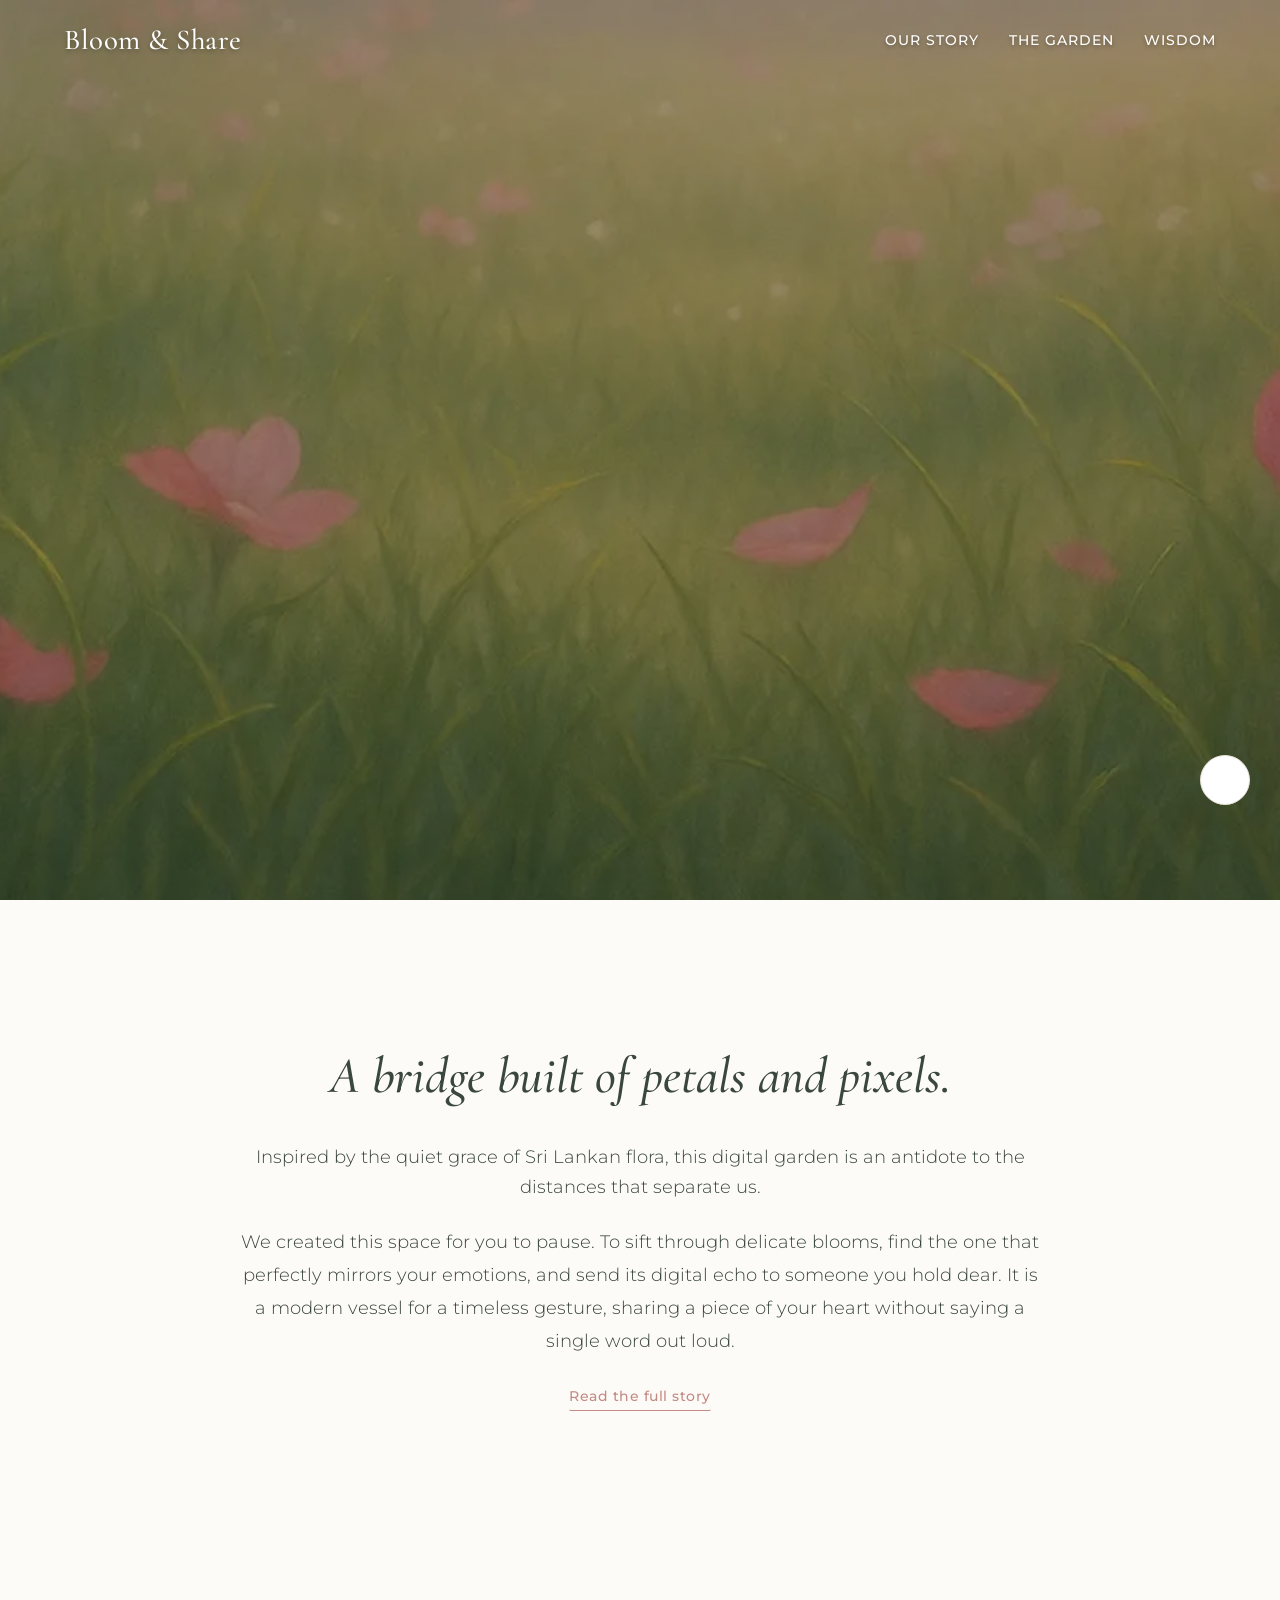
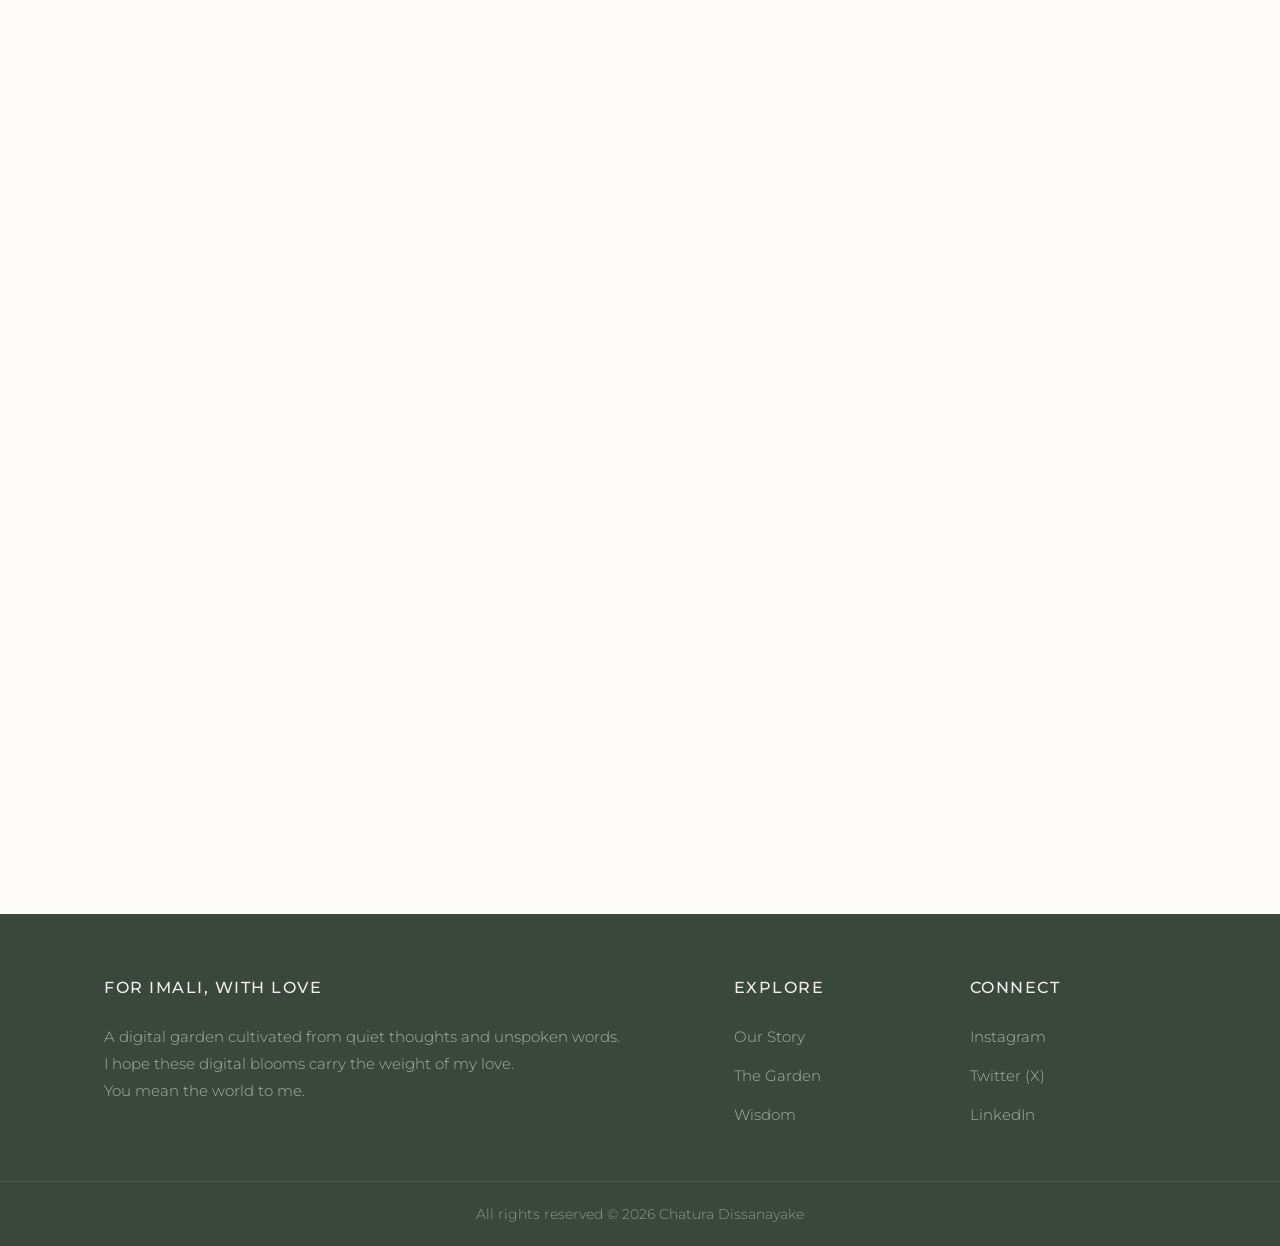
==== index.html @ a5d65d94 "Update index.html" ====
<!DOCTYPE html>
<html lang="en">
<head>
  <meta charset="UTF-8">
  <meta name="viewport" content="width=device-width, initial-scale=1.0">
  <title>Bloom & Share - A Digital Garden</title>
  
  <link rel="preconnect" href="https://fonts.googleapis.com">
  <link rel="preconnect" href="https://fonts.gstatic.com" crossorigin>
  <link href="https://fonts.googleapis.com/css2?family=Cormorant+Garamond:ital,wght@0,400;0,500;0,600;1,400;1,500;1,600&family=Montserrat:wght@300;400;500&display=swap" rel="stylesheet">
  
  <link rel="stylesheet" href="./styles.css">
  
  <script src="https://unpkg.com/lucide@latest"></script>
  <script src="https://html2canvas.hertzen.com/dist/html2canvas.min.js"></script>
  
  <meta name="theme-color" content="#FAF8F5">
  <link rel="icon" href="data:image/svg+xml,<svg xmlns=%22http://www.w3.org/2000/svg%22 viewBox=%220 0 100 100%22><text y=%22.9em%22 font-size=%2290%22>🌿</text></svg>">
</head>
<body>

  <header class="sticky-header" id="stickyHeader">
    <div class="header-container">
      <a href="index.html" class="sticky-title">Bloom & Share</a>
      <div class="sticky-right">
        <nav>
          <a href="#about-section">Our Story</a>
          <a href="#flower-selection">The Garden</a>
          <a href="#whispers-section">Wisdom</a>
        </nav>
      </div>
      <button class="mobile-menu-toggle" aria-label="Toggle menu">
          <i data-lucide="menu"></i>
      </button>
    </div>
  </header>

  <div class="mobile-nav-overlay" id="mobileNav">
    <button class="close-mobile-nav" aria-label="Close menu"><i data-lucide="x"></i></button>
    <nav>
      <a href="#about-section" class="mobile-link">Our Story</a>
      <a href="#flower-selection" class="mobile-link">The Garden</a>
      <a href="#whispers-section" class="mobile-link">Wisdom</a>
      <a href="#footer-section" class="mobile-link">Say Hello</a>
    </nav>
  </div>

  <main>
    <div class="slideshow-container">
      <div class="slideshow">
        <img src="./Assets/Slides/slide1.webp" class="slide active" alt="Serene garden">
        <img src="./Assets/Slides/slide2.webp" class="slide" alt="Vibrant flowers">
        <img src="./Assets/Slides/slide3.webp" class="slide" alt="Cherry blossoms">
      </div>
      <div class="slideshow-overlay"></div>
      
      <div class="hero-content" data-anim="fade-in-up">
        <h1 class="hero-title">The Language of Petals</h1>
        <p class="hero-subtext">In this quiet sanctuary, every bloom holds a voice. Select a flower, write your thoughtful message, and let its story speak for you.</p>
        
        <div class="hero-actions">
           <button id="heroActionBtn" class="btn-primary hero-btn">Send a Digital Flower</button>
        </div>
      </div>
    </div>
  
    <section id="about-section" class="section-padding fade-up-element">
      <div class="container editorial-layout content-wrapper text-center">
        <h2>A bridge built of petals and pixels.</h2>
        <div id="aboutText" class="readable-text">
            <p class="lead-text">Inspired by the quiet grace of Sri Lankan flora, this digital garden is an antidote to the distances that separate us.</p>
            <p>We created this space for you to pause. To sift through delicate blooms, find the one that perfectly mirrors your emotions, and send its digital echo to someone you hold dear. It is a modern vessel for a timeless gesture, sharing a piece of your heart without saying a single word out loud.</p>
            <div class="extra-about-wrapper" id="extraAbout">
                <p>We believe in quiet moments. Our design is intentionally simple, a canvas of soft light and thoughtful words, allowing the flowers themselves to be the focus. This is more than a website; it is a bridge built of petals and pixels, a new way to share a timeless gesture of love.</p>
            </div>
        </div>
        <button id="readMoreBtn" class="btn-text-only">
            <span>Read the full story</span>
        </button>
      </div>
    </section>
  
    <section id="flower-selection" class="section-padding background-linen" data-anim="fade-in-up">
      <div class="container">
        <h2 id="pickFlowerTitle" class="text-center">Choose Your Bloom</h2>
        
        <p class="feature-explanation text-center">Select a flower, craft a thoughtful note, and download a digital postcard to share with someone special.</p>
        
        <div class="search-filter-container content-wrapper">
          <div class="search-container">
            <i data-lucide="search" class="search-icon"></i>
            <input type="text" id="searchInput" placeholder="Find a bloom by name or feeling..." aria-label="Search flowers">
          </div>
          <div class="filter-buttons">
            <button class="filter-btn active" data-filter="all">All Blooms</button>
            <button class="filter-btn" data-filter="love">Love</button>
            <button class="filter-btn" data-filter="peace">Peace</button>
            <button class="filter-btn" data-filter="joy">Joy</button>
            <button class="filter-btn" data-filter="strength">Strength</button>
          </div>
        </div>
        
        <div class="grid-container">
            <div id="flowerGrid" class="flower-grid"></div>
        </div>
        
        <div id="noResultsMessage" class="no-results-message" style="display: none;">
          <i data-lucide="leaf" style="margin-bottom: 15px; color: var(--accent); width: 30px; height: 30px;"></i>
          <p>The garden rests. No blooms matched your feeling.</p>
        </div>
      </div>
    </section>

    <section id="whispers-section" class="section-padding background-creamy" data-anim="fade-in-up">
      <div class="container content-wrapper text-center">
        <h2>Whispers of the Garden</h2>
        <div class="wisdom-cards" id="wisdomTrack"></div>
        <div class="carousel-dots" id="wisdomDots"></div>
      </div>
    </section>

  </main>

  <footer id="footer-section">
    <div class="footer-content">
      <div class="footer-brand">
        <h3>For Imali, With Love</h3>
        <p class="footer-love-note">A digital garden cultivated from quiet thoughts and unspoken words.<br>I hope these digital blooms carry the weight of my love.<br>You mean the world to me.</p>
      </div>
      <div class="footer-links-container">
        <div class="footer-section">
          <h3>Explore</h3>
          <a href="#about-section">Our Story</a>
          <a href="#flower-selection">The Garden</a>
          <a href="#whispers-section">Wisdom</a>
        </div>
        <div class="footer-section">
          <h3>Connect</h3>
          <a href="https://www.instagram.com/chaturadissanayake/" target="_blank" rel="noopener noreferrer">Instagram</a>
          <a href="https://x.com/atakatus" target="_blank" rel="noopener noreferrer">Twitter (X)</a>
          <a href="https://www.linkedin.com/in/chaturadissanayake" target="_blank" rel="noopener noreferrer">LinkedIn</a>
        </div>
      </div>
    </div>
    
    <div class="footer-bottom">
      <p>All rights reserved &copy; 2026 Chatura Dissanayake</p>
    </div>
  </footer>

  <div class="floating-controls">
      <button id="audioToggle" class="utility-btn audio-toggle" aria-label="Toggle music">
        <i data-lucide="music" class="icon-play"></i>
        <i data-lucide="pause" class="icon-pause" style="display:none;"></i>
      </button>
      
      <button id="backToTopBtn" class="utility-btn back-to-top hidden" aria-label="Back to top">
          <i data-lucide="arrow-up"></i>
      </button>
  </div>
  
  <audio id="bgMusic" loop preload="auto">
      <source src="./Assets/Audio/your-music-file.mp3" type="audio/mpeg">
  </audio>
  
  <div id="createPopup" class="modal-overlay">
    <div class="modal-wrapper">
      
      <button class="modal-close" aria-label="Close"><i data-lucide="x"></i></button>
      
      <div id="postcardElement" class="postcard-container paper-texture">
        
        <div class="postcard-art background-creamy">
          <div class="pc-image-frame">
              <img id="pcImage" src="" alt="Flower" draggable="false" oncontextmenu="return false;">
          </div>
          <div class="pc-botanical-info">
             <h3 id="pcName" class="pc-flower-name">Flower Name</h3>
             <p id="pcDesc" class="pc-flower-desc">Flower description goes here.</p>
          </div>
        </div>
        
        <div class="postcard-message">
          <div class="pc-editor">
             <input type="text" id="pcTo" placeholder="Dear Name," class="pc-input-title" autocomplete="off">
             
             <textarea id="pcMsg" placeholder="Write your thoughtful note here..." class="pc-input-body"></textarea>
             
             <div class="pc-signature">
                <span>With care,</span>
                <input type="text" id="pcFrom" placeholder="Your Name" class="pc-input-sig" autocomplete="off">
             </div>
          </div>
        </div>

      </div>
      
      <div class="studio-actions">
        <label class="checkbox-label" title="Send as 'Someone who cares'">
            <input type="checkbox" id="anonCheck">
            <span class="custom-checkbox"></span>
            Send anonymously
        </label>
        
        <div class="action-buttons">
            <button id="downloadBtn" class="btn-primary" title="Download Image">
                <i data-lucide="download"></i> Download Postcard
            </button>
            <button id="copyLinkBtn" class="btn-outline" title="Copy Text">
                <i data-lucide="link"></i> Copy Text
            </button>
        </div>
      </div>

    </div>
  </div>

  <script src="./script.js" defer></script>
</body>
</html>
---- styles.css ----
/* ===== Organic Botanical Variables ===== */
:root {
  --bg-base: #FDFBF7;      
  --bg-creamy: #F4EFE6;    
  --bg-paper: #FFFFFF;     
  
  --text-main: #3A473D;    
  --text-muted: #6B7B6E;   
  
  --accent: #C48B85;       
  --accent-hover: #A8706A;
  
  --border-color: #E6E0D4;
  --overlay: rgba(30, 36, 31, 0.9); 
  
  --shadow-soft: 0 10px 30px rgba(58, 71, 61, 0.05);
  
  --trans-fast: all 0.3s cubic-bezier(0.4, 0, 0.2, 1);
  --trans-smooth: all 0.5s cubic-bezier(0.25, 1, 0.5, 1);
  
  --font-serif: 'Cormorant Garamond', serif;
  --font-sans: 'Montserrat', sans-serif;
  
  scroll-behavior: smooth;
  scroll-padding-top: 100px;
}

* { margin: 0; padding: 0; box-sizing: border-box; }

body {
  font-family: var(--font-sans);
  background-color: var(--bg-base);
  color: var(--text-main);
  line-height: 1.8;
  overflow-x: hidden;
}
body.mobile-menu-open { overflow: hidden; }

:focus-visible { outline: 2px solid var(--accent); outline-offset: 3px; border-radius: 2px; }

/* Typography Standardized & High Contrast */
h1, h2, h3, h4, .sticky-title, .flower-name {
  font-family: var(--font-serif);
  color: var(--text-main);
  font-weight: 500;
}
h2 { font-size: clamp(2.2rem, 4vw, 3.2rem); margin-bottom: 1.5rem; }

/* Utilities */
.section-padding { padding: 80px 5%; } 
.content-wrapper { max-width: 800px; margin: 0 auto; }
.text-center { text-align: center; }
.readable-text p { font-size: 1.15rem; color: var(--text-main); margin-bottom: 1.5rem; font-weight: 300;}

/* Buttons */
.btn-primary, .btn-outline, .btn-text-only {
  padding: 12px 24px;
  border-radius: 2px;
  font-family: var(--font-sans);
  font-weight: 500;
  font-size: 0.9rem;
  cursor: pointer;
  transition: var(--trans-fast);
  display: inline-flex;
  align-items: center;
  justify-content: center;
  gap: 8px;
  letter-spacing: 0.5px;
  border: none;
}
.btn-primary { background: var(--text-main); color: var(--bg-base); border: 1px solid var(--text-main); }
.btn-primary:hover { background: var(--accent); border-color: var(--accent); transform: translateY(-2px);}
.btn-outline { background: var(--bg-base); border: 1px solid var(--border-color); color: var(--text-main); }
.btn-outline:hover { border-color: var(--text-main); }
.btn-text-only { background: transparent; border: none; color: var(--accent); border-bottom: 1px solid var(--accent); padding: 5px 0; }
.btn-text-only:hover { opacity: 0.7; }

i[data-lucide] { width: 18px; height: 18px; }

/* Header */
.sticky-header {
  position: fixed; top: 0; width: 100%; height: 80px;
  display: flex; justify-content: space-between; align-items: center;
  padding: 0 5%; z-index: 900; transition: var(--trans-smooth);
  background: transparent;
}
.sticky-header a, .sticky-header .mobile-menu-toggle {
    color: #FFFFFF; 
    text-shadow: 0 2px 4px rgba(0,0,0,0.3);
}
.sticky-header.scrolled {
  background: var(--bg-base); 
  box-shadow: var(--shadow-soft);
  border-bottom: 1px solid var(--border-color);
}
.sticky-header.scrolled a, .sticky-header.scrolled .mobile-menu-toggle {
    color: var(--text-main); 
    text-shadow: none;
}

.header-container { width: 100%; max-width: 1300px; margin: 0 auto; display: flex; justify-content: space-between; align-items: center;}
.sticky-title { font-size: 1.8rem; text-decoration: none; letter-spacing: 0.5px; transition: color 0.3s; }
.sticky-right { display: flex; align-items: center; gap: 40px; }
.sticky-right nav { display: flex; gap: 30px; }
.sticky-right nav a { text-decoration: none; font-size: 0.85rem; font-weight: 500; transition: color 0.3s; text-transform: uppercase; letter-spacing: 1px;}
.sticky-right nav a:hover { color: var(--accent); }
.mobile-menu-toggle { display: none; background: none; border: none; cursor: pointer; transition: color 0.3s;}

/* Mobile Menu Overlay */
.mobile-nav-overlay {
  position: fixed; inset: 0; background: var(--bg-base); z-index: 1000;
  display: flex; flex-direction: column; justify-content: center; align-items: center;
  opacity: 0; visibility: hidden; transition: var(--trans-smooth);
}
.mobile-nav-overlay.active { opacity: 1; visibility: visible; }
.close-mobile-nav { position: absolute; top: 30px; right: 5%; background: none; border: none; color: var(--text-main); cursor: pointer; }
.close-mobile-nav i { width: 32px; height: 32px; }
.mobile-nav-overlay nav { display: flex; flex-direction: column; gap: 40px; text-align: center; }
.mobile-link { font-family: var(--font-serif); font-size: 2.5rem; text-decoration: none; color: var(--text-main); transition: color 0.3s; }
.mobile-link.active { color: var(--accent); }

/* Hero Section */
.slideshow-container { position: relative; height: 100vh; min-height: 600px; display: flex; align-items: center; justify-content: center; overflow: hidden; background: var(--text-main); }
.slideshow, .slide { position: absolute; inset: 0; width: 100%; height: 100%; }
.slide { object-fit: cover; opacity: 0; transform: scale(1.05); transition: opacity 1.5s ease, transform 10s ease-out; }
.slide.active { opacity: 1; transform: scale(1); z-index: 1; }
.slideshow-overlay { position: absolute; inset: 0; z-index: 2; background: rgba(30, 40, 32, 0.45); } 

.hero-content { position: relative; z-index: 3; text-align: center; color: white; width: 100%; padding: 0 5%; }
.hero-title { font-size: clamp(3.5rem, 8vw, 7rem); color: white; font-weight: 400; font-style: italic; margin-bottom: 25px; text-shadow: 0 4px 20px rgba(0,0,0,0.3); }
.hero-subtext { font-size: clamp(1rem, 2vw, 1.25rem); font-weight: 300; margin: 0 auto 40px; max-width: 550px; opacity: 0.95; text-shadow: 0 2px 10px rgba(0,0,0,0.4); }

.hero-actions { margin-bottom: 40px; }
.hero-btn { font-size: 1.15rem; padding: 18px 40px; background: #FFFFFF; color: var(--text-main); border: none; font-family: var(--font-serif); font-weight: 600; font-style: italic;}
.hero-btn:hover { background: var(--accent); color: #FFF; }

/* Editorial "Our Story" */
.editorial-layout { padding-top: 50px; padding-bottom: 50px; }
.editorial-layout h2 { font-style: italic; color: var(--text-main); margin-bottom: 20px;}
.lead-text { font-size: 1.3rem; font-weight: 400; color: var(--text-main); margin-bottom: 20px; line-height: 1.6;}
.extra-about-wrapper { max-height: 0; overflow: hidden; transition: max-height 0.8s ease; }
.extra-about-wrapper.expanded { max-height: 500px; margin-bottom: 20px;}

/* Flower Selection Section */
.background-linen { background-color: var(--bg-creamy); }
.feature-explanation { font-family: var(--font-serif); font-size: 1.2rem; color: var(--text-muted); font-style: italic; margin-bottom: 30px; max-width: 600px; margin-left: auto; margin-right: auto;}
.search-filter-container { display: flex; flex-direction: column; align-items: center; gap: 20px; margin-bottom: 50px;}
.search-container { display: flex; align-items: center; width: 100%; max-width: 500px; border-bottom: 1px solid var(--text-muted); padding-bottom: 10px; }
.search-icon { color: var(--text-muted); margin-right: 10px; }
#searchInput { flex: 1; border: none; background: transparent; font-size: 1.1rem; color: var(--text-main); outline: none; font-family: inherit; font-style: italic; }
#searchInput::placeholder { color: var(--text-muted); }

.filter-buttons { display: flex; gap: 25px; width: 100%; justify-content: center; }
.filter-btn { background: transparent; border: none; color: var(--text-muted); cursor: pointer; transition: var(--trans-fast); font-size: 0.85rem; font-weight: 500; text-transform: uppercase; letter-spacing: 1px; padding-bottom: 5px; position: relative; white-space: nowrap; }
.filter-btn::after { content: ''; position: absolute; bottom: 0; left: 50%; transform: translateX(-50%); width: 0; height: 1px; background: var(--accent); transition: width 0.3s ease; }
.filter-btn:hover { color: var(--text-main); }
.filter-btn.active { color: var(--text-main); }
.filter-btn.active::after { width: 100%; }

/* ORGANIC GRID */
.grid-container { max-width: 1200px; margin: 0 auto; padding: 0 5%; }
.flower-grid { display: grid; grid-template-columns: repeat(auto-fit, minmax(250px, 1fr)); gap: 60px 40px; }

.flower-item { 
    cursor: pointer; transition: var(--trans-smooth); 
    display: flex; flex-direction: column; background: transparent; border: none; outline: none;
}
.flower-item.is-hidden { display: none !important; }

.flower-img-container { 
    width: 100%; aspect-ratio: 4 / 5; overflow: hidden; position: relative; 
    background-color: transparent; margin-bottom: 10px; border-radius: 4px; padding: 10px;
    mix-blend-mode: multiply; 
    transition: transform 0.5s cubic-bezier(0.25, 1, 0.5, 1); 
}

.flower-item:hover .flower-img-container { 
    transform: scale(1.05); 
}

@keyframes subtleFloat {
    0%, 100% { transform: translateY(0); }
    50% { transform: translateY(-6px); }
}

.flower-img-container img { 
    width: 100%; height: 100%; object-fit: contain; 
    display: block; 
    pointer-events: none; 
    user-select: none;
    -webkit-user-drag: none;
    animation: subtleFloat 6s ease-in-out infinite;
}
.flower-item:nth-child(even) img { animation-delay: 1s; }
.flower-item:nth-child(3n) img { animation-delay: 2s; }

.flower-item:hover img { animation-play-state: paused; }

.flower-item-content { text-align: center; display: flex; flex-direction: column; transition: var(--trans-fast);}
.flower-name { font-size: 1.8rem; margin-bottom: 5px; font-style: italic; transition: color 0.3s;}
.flower-item:hover .flower-name { color: var(--accent); }
.flower-desc { font-size: 0.95rem; color: var(--text-muted); font-weight: 400; line-height: 1.6;}
.no-results-message { text-align: center; padding: 40px; color: var(--text-muted); font-size: 1.1rem; }

/* Whispers Section */
.background-base { background-color: var(--bg-base); border-top: 1px solid var(--border-color);}
.wisdom-cards { position: relative; min-height: 180px; display: flex; align-items: center; justify-content: center; margin-top: 20px;}
.wisdom-slide { position: absolute; inset: 0; display: flex; flex-direction: column; align-items: center; justify-content: center; text-align: center; opacity: 0; visibility: hidden; transition: opacity 1s ease, visibility 1s; }
.wisdom-slide.active { opacity: 1; visibility: visible; position: relative; }
.wisdom-slide p { font-size: clamp(1.5rem, 4vw, 2.2rem); font-family: var(--font-serif); font-style: italic; max-width: 800px; line-height: 1.5; color: var(--text-main); margin: 0 auto;}
.wisdom-author { display: block; margin-top: 25px; font-weight: 500; color: var(--text-muted); font-size: 0.85rem; text-transform: uppercase; letter-spacing: 1.5px;}
.carousel-dots { display: flex; justify-content: center; gap: 10px; margin-top: 20px; }
.carousel-dots button { width: 8px; height: 8px; border-radius: 50%; border: none; background: var(--border-color); cursor: pointer; transition: var(--trans-fast); }
.carousel-dots button.active { background: var(--accent); }

/* ========================================================
   WYSIWYG POSTCARD MODAL
   ======================================================== */
.modal-overlay { position: fixed; inset: 0; background: var(--overlay); backdrop-filter: blur(8px); display: flex; justify-content: center; align-items: center; z-index: 1000; opacity: 0; visibility: hidden; transition: var(--trans-smooth); padding: 20px; }
.modal-overlay.active { opacity: 1; visibility: visible; }

.modal-wrapper { max-width: 1000px; width: 100%; position: relative; transform: translateY(20px); transition: transform 0.5s ease; }
.modal-overlay.active .modal-wrapper { transform: translateY(0); }

.modal-close { position: absolute; top: -50px; right: 0; background: transparent; border: none; cursor: pointer; color: #FFF; z-index: 100; transition: all 0.3s; opacity: 0.7;}
.modal-close i { width: 32px; height: 32px; }
.modal-close:hover { color: var(--accent); opacity: 1; transform: scale(1.1);}

.postcard-container {
    display: flex;
    background: var(--bg-paper);
    border-radius: 4px;
    box-shadow: 0 15px 40px rgba(0,0,0,0.1);
    overflow: hidden;
    min-height: 500px;
}

.postcard-art {
    width: 45%;
    display: flex;
    flex-direction: column;
    border-right: 1px solid var(--border-color);
    background: var(--bg-creamy); 
}
.pc-image-frame {
    flex-grow: 1;
    display: flex;
    align-items: center;
    justify-content: center;
    padding: 0; 
    height: 400px;
    overflow: hidden;
}
.pc-image-frame img {
    width: 100%;
    height: 100%;
    object-fit: contain; 
    mix-blend-mode: multiply; 
    pointer-events: none;
    user-select: none;
}
.pc-botanical-info {
    padding: 15px 20px;
    text-align: left; 
    background: var(--bg-paper);
    border-top: 1px solid var(--border-color);
}
.pc-flower-name { font-family: var(--font-serif); font-size: 1.1rem; font-style: italic; color: var(--text-main); margin-bottom: 2px;}
.pc-flower-desc { font-family: var(--font-serif); font-size: 0.85rem; color: var(--text-muted); font-weight: 400; font-style: italic; line-height: 1.4;}

.postcard-message {
    width: 55%;
    padding: 50px 40px;
    display: flex;
    flex-direction: column;
    background: var(--bg-paper);
}
.pc-editor {
    display: flex;
    flex-direction: column;
    flex-grow: 1;
    gap: 15px;
}

.pc-editor input, .pc-editor textarea {
    width: 100%;
    border: none;
    background: transparent;
    color: var(--text-main);
    outline: none;
    transition: var(--trans-fast);
}

.pc-input-title { font-family: var(--font-serif); font-size: 2.2rem; font-weight: 500; padding-bottom: 5px; border-bottom: 1px solid transparent !important; color: var(--text-main);}
.pc-input-title::placeholder { color: #C4D1C8; font-style: italic; }

.pc-input-body { 
    font-family: var(--font-serif); 
    flex-grow: 1; 
    font-size: 1.6rem; 
    line-height: 1.5; 
    resize: none; 
    padding: 10px 0; 
    border-radius: 4px;
    height: 250px; 
    overflow: hidden; 
}
.pc-input-body::placeholder { color: #C4D1C8; font-weight: 400; font-family: var(--font-serif); font-style: italic;}
.pc-input-body:focus { background: rgba(196, 139, 133, 0.03); }

.pc-signature { text-align: right; margin-top: auto; display: flex; flex-direction: column; align-items: flex-end; gap: 0px;}
.pc-signature span { font-family: var(--font-serif); font-size: 1.4rem; color: var(--text-main); font-style: italic;}
.pc-input-sig { font-family: var(--font-serif); font-size: 1.8rem; font-weight: 500; text-align: right; width: 250px !important; border-bottom: 1px solid transparent !important; font-style: italic;}
.pc-input-sig::placeholder { color: #C4D1C8; font-family: var(--font-serif);}

.studio-actions {
    display: flex;
    justify-content: space-between;
    align-items: center;
    margin-top: 20px;
    padding: 0 10px;
}
.action-buttons { display: flex; gap: 15px; }

.checkbox-label { display: flex; align-items: center; gap: 10px; font-size: 0.95rem; color: #FFF; cursor: pointer; }
.checkbox-label input { display: none; }
.custom-checkbox { width: 16px; height: 16px; border: 1px solid rgba(255,255,255,0.5); display: inline-block; border-radius: 2px; position: relative; transition: var(--trans-fast); background: transparent;}
.checkbox-label input:checked + .custom-checkbox { background: var(--accent); border-color: var(--accent); }
.checkbox-label input:checked + .custom-checkbox::after { content: ''; position: absolute; left: 4px; top: 1px; width: 4px; height: 8px; border: solid white; border-width: 0 2px 2px 0; transform: rotate(45deg); }

/* ========================================================
   FOOTER (Condensed & Clean)
   ======================================================== */
footer { background: var(--text-main); color: var(--bg-creamy); padding-top: 60px; }

.footer-content { 
    display: grid; 
    grid-template-columns: 2fr 1.5fr; 
    gap: 40px; 
    padding: 0 5% 40px; 
    max-width: 1200px; 
    margin: 0 auto; 
}

.footer-brand { text-align: left; }
.footer-brand h3 { color: var(--bg-creamy); margin-bottom: 20px; font-size: 1rem; text-transform: uppercase; letter-spacing: 1.5px; font-family: var(--font-sans); font-weight: 500;}
.footer-love-note { color: #A4B3A8; font-size: 0.95rem; line-height: 1.8; font-weight: 300;}

.footer-links-container { 
    display: grid; 
    grid-template-columns: 1fr 1fr; 
    gap: 30px; 
}
.footer-section h3 { color: var(--bg-creamy); margin-bottom: 20px; font-size: 1rem; text-transform: uppercase; letter-spacing: 1.5px; font-family: var(--font-sans); font-weight: 500;}
.footer-section a { display: block; color: #A4B3A8; text-decoration: none; margin-bottom: 12px; transition: color 0.3s; font-size: 0.95rem; font-weight: 300; }
.footer-section a:hover { color: var(--bg-creamy); }

.footer-bottom { text-align: center; padding: 20px; border-top: 1px solid rgba(255,255,255,0.1); color: #8A9A8D; font-size: 0.85rem; font-weight: 300;}

/* Floating Utilities */
.floating-controls { position: fixed; bottom: 30px; right: 30px; display: flex; flex-direction: column; gap: 15px; z-index: 800;}
.utility-btn { border: none; cursor: pointer; display: flex; align-items: center; justify-content: center; box-shadow: var(--shadow-soft); transition: var(--trans-fast); border-radius: 50%; width: 50px; height: 50px; background: var(--bg-paper); color: var(--text-main); border: 1px solid var(--border-color); }
.utility-btn:hover { background: var(--text-main); color: white; border-color: var(--text-main); transform: translateY(-3px); }
.back-to-top.hidden { opacity: 0; visibility: hidden; transform: translateY(20px); }

[data-anim="fade-in-up"] { opacity: 0; transform: translateY(30px); transition: opacity 0.8s ease-out, transform 0.8s ease-out; }
[data-anim="fade-in-up"].visible { opacity: 1; transform: translateY(0); }

/* ===== RESPONSIVE OVERHAUL ===== */
@media (max-width: 992px) {
  .modal-wrapper { 
      max-height: 90vh; 
      display: flex; 
      flex-direction: column; 
      overflow-y: auto; 
      overflow-x: hidden;
      padding-bottom: 20px;
  }
  .postcard-container { 
      flex-direction: column; 
      overflow-y: visible; 
      height: auto; 
      max-height: none; 
  }
  .postcard-art { width: 100%; border-right: none; border-bottom: 1px solid var(--border-color);}
  .postcard-message { width: 100%; padding: 30px 20px; }
  .pc-image-frame { height: 250px; padding: 0;}
  
  .modal-close { position: fixed; top: 15px; right: 15px; background: rgba(0,0,0,0.4); border-radius: 50%; width: 40px; height: 40px; display: flex; align-items: center; justify-content: center; }
  .modal-close i { width: 24px; height: 24px; }
  
  .studio-actions { flex-direction: column; gap: 20px; align-items: stretch; margin-top: 15px;}
  .action-buttons { display: flex; flex-direction: column; gap: 10px; width: 100%; }
  .action-buttons button { width: 100%; }
  
  .section-padding { padding: 60px 5%; }
  
  .footer-content { grid-template-columns: 1fr; gap: 30px; text-align: center; }
  .footer-brand { text-align: center; }
}

@media (max-width: 768px) {
  .hero-title { font-size: 8vw; white-space: nowrap; line-height: 1.1; padding: 0;}
  .editorial-layout h2 { font-size: 5vw; white-space: nowrap;}
  .hero-subtext { font-size: 1.05rem; }
  .sticky-header { padding: 0 20px; }
  .mobile-menu-toggle { display: flex; align-items: center; justify-content: center;}
  
  .sticky-right { display: none; }
  .mobile-link { font-size: 2rem; font-family: var(--font-serif); }
  .mobile-link.active { color: var(--accent); }
  
  .search-filter-container { flex-direction: column; }
  .search-container { width: 100%; }
  
  .filter-buttons { 
      flex-wrap: nowrap; 
      overflow-x: auto; 
      scrollbar-width: none; 
      justify-content: flex-start;
      padding-bottom: 10px;
  }
  .filter-buttons::-webkit-scrollbar { display: none; }
  
  .flower-grid {
      display: grid;
      grid-template-columns: 1fr;
      gap: 40px;
      max-width: 400px;
      margin: 0 auto;
      padding-bottom: 20px;
  }
  .flower-item { padding: 0; }
  .flower-img-container { height: 350px; }
  .flower-name { font-size: 1.6rem; }
  .flower-desc { font-size: 0.95rem; line-height: 1.5; }
  
  footer { padding-top: 40px; }
  .footer-content { padding-bottom: 20px; gap: 25px; }
  .footer-links-container { grid-template-columns: 1fr; gap: 20px; }
  .footer-section h3 { margin-bottom: 10px; }
}

@media (max-width: 480px) {
    .floating-controls { bottom: 20px; right: 20px; }
}
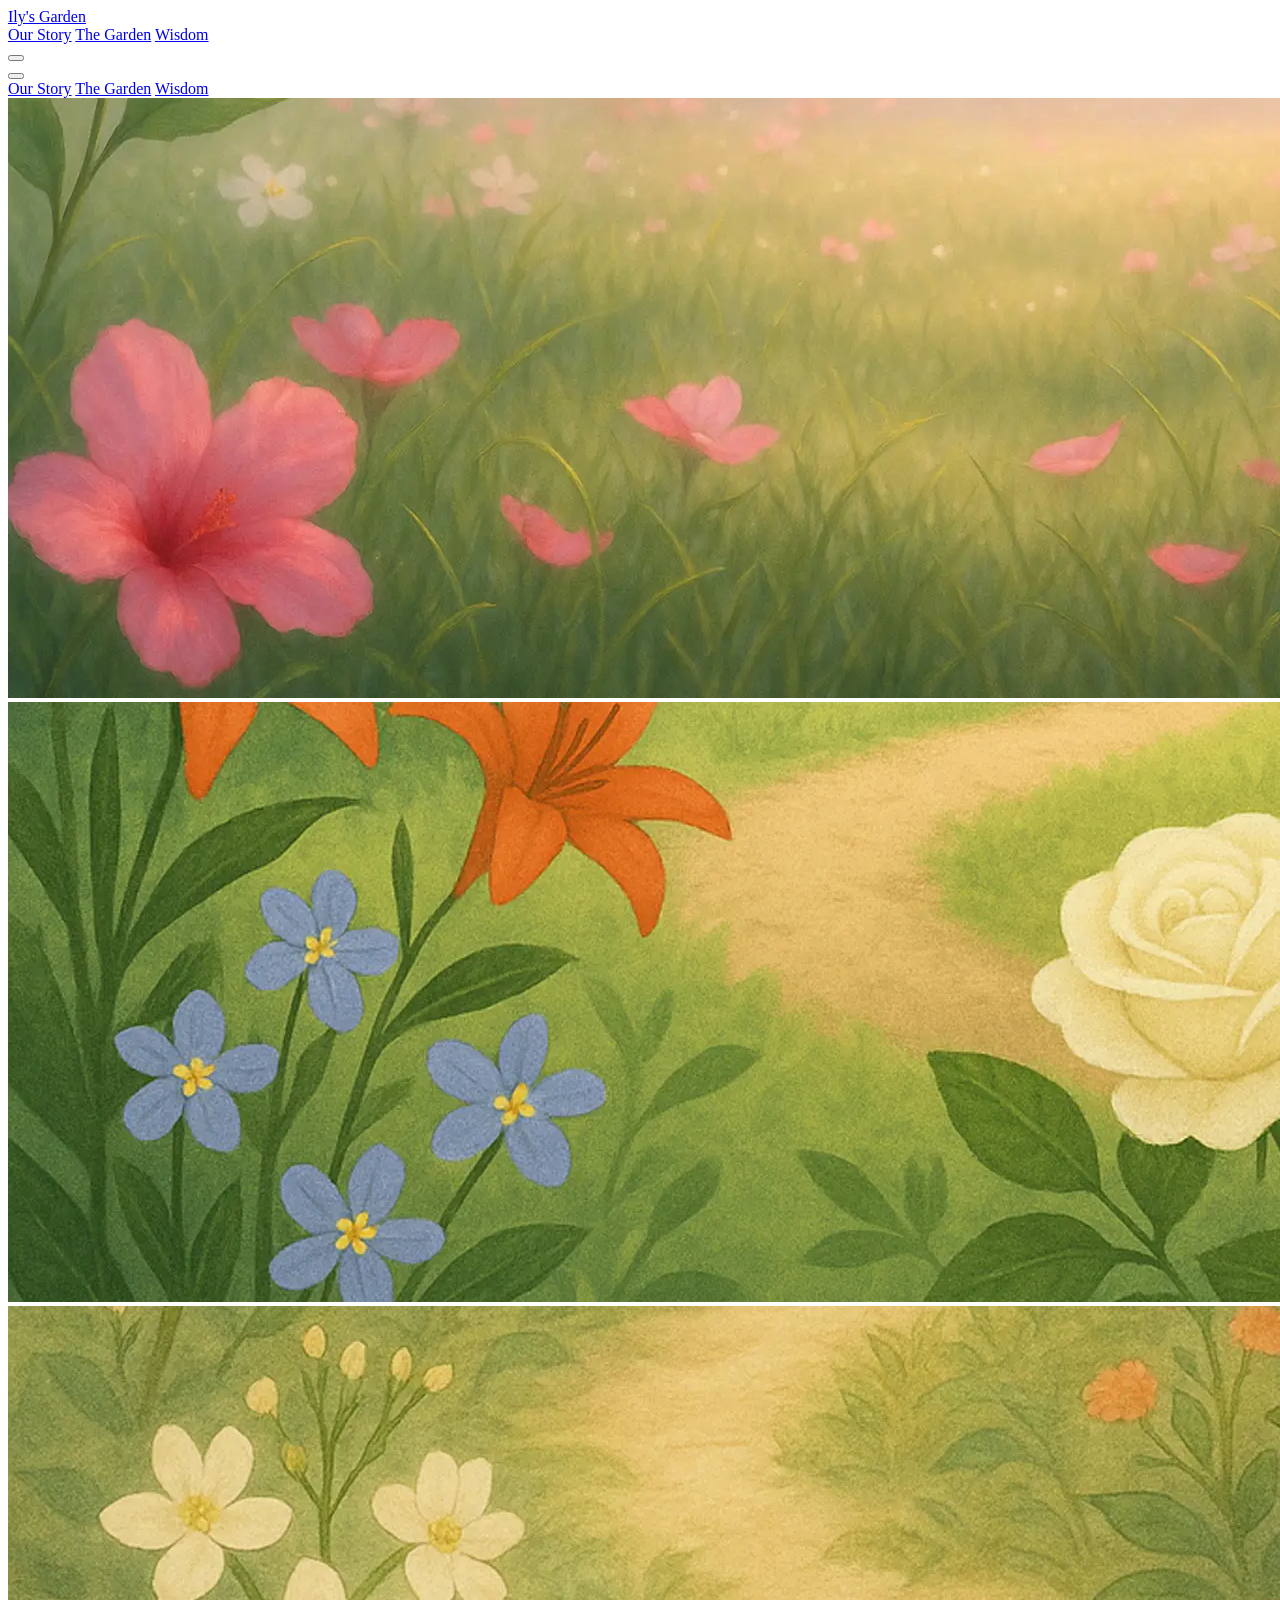
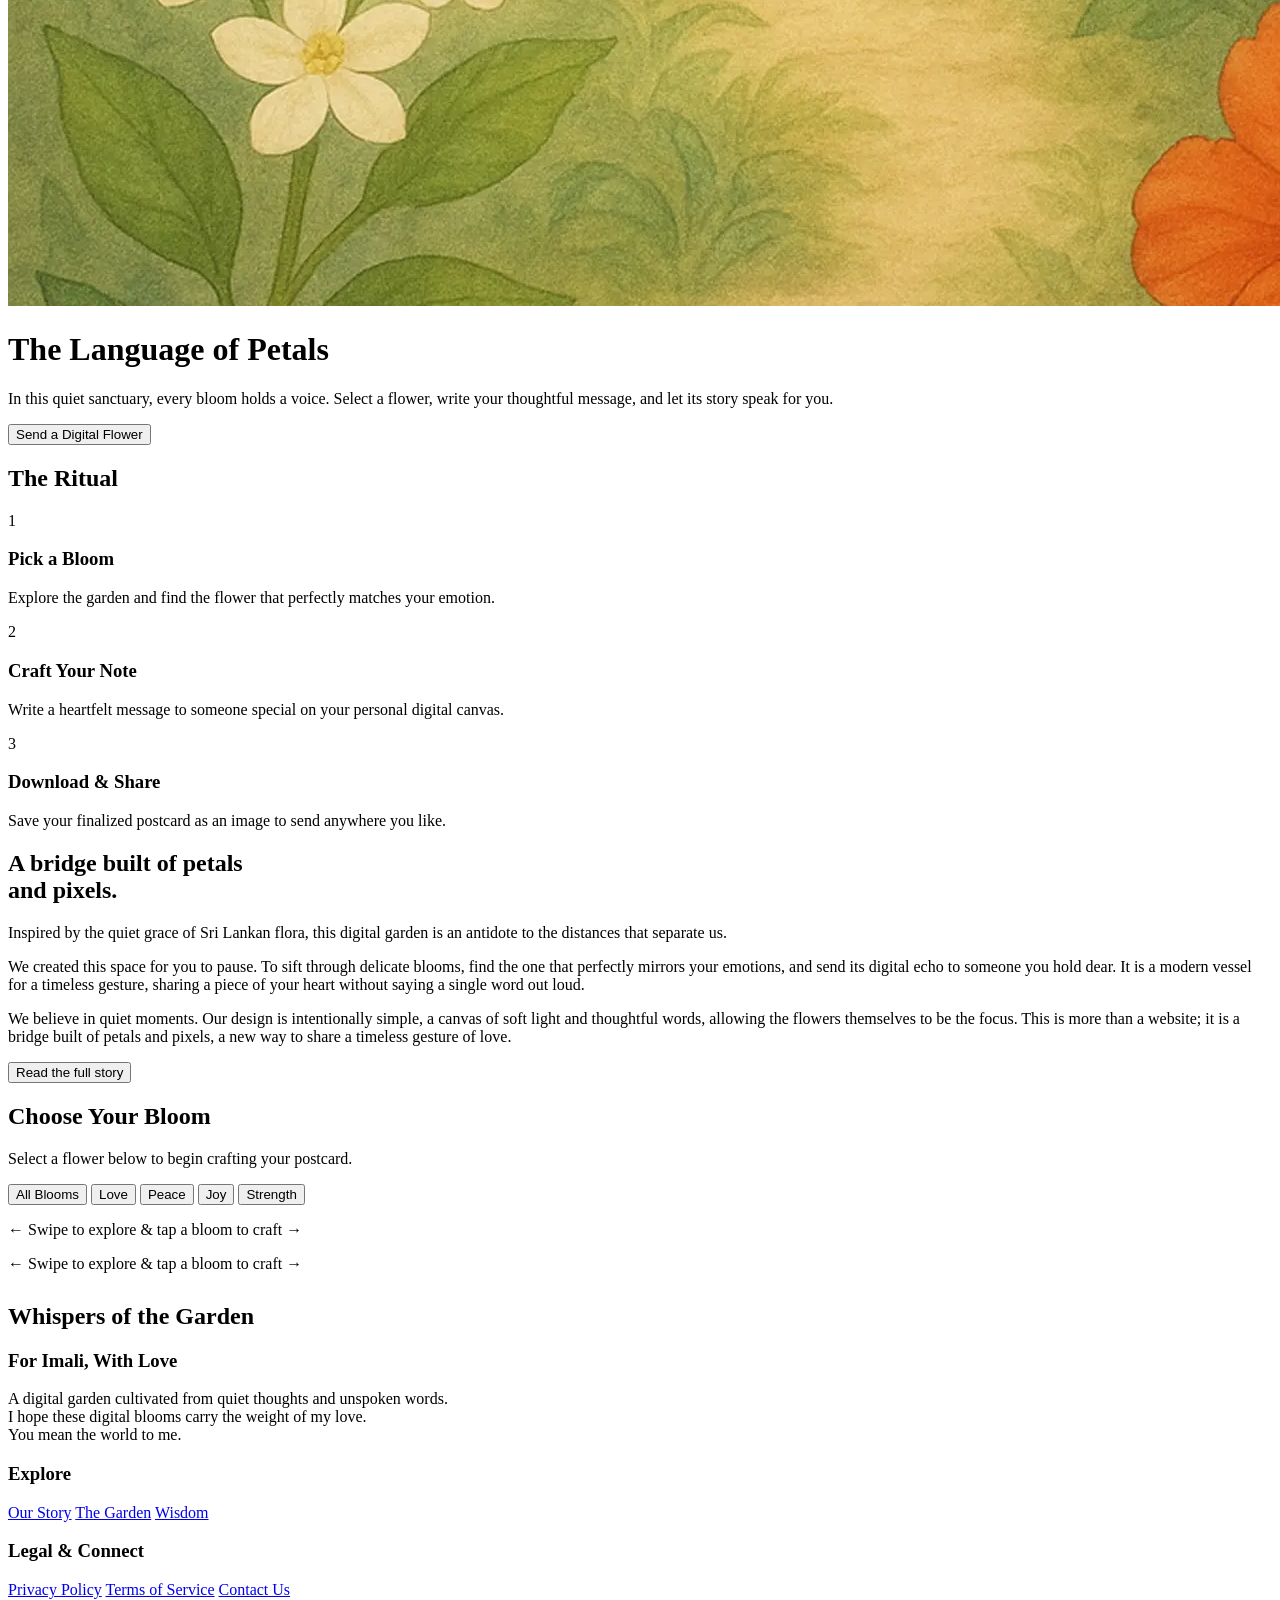
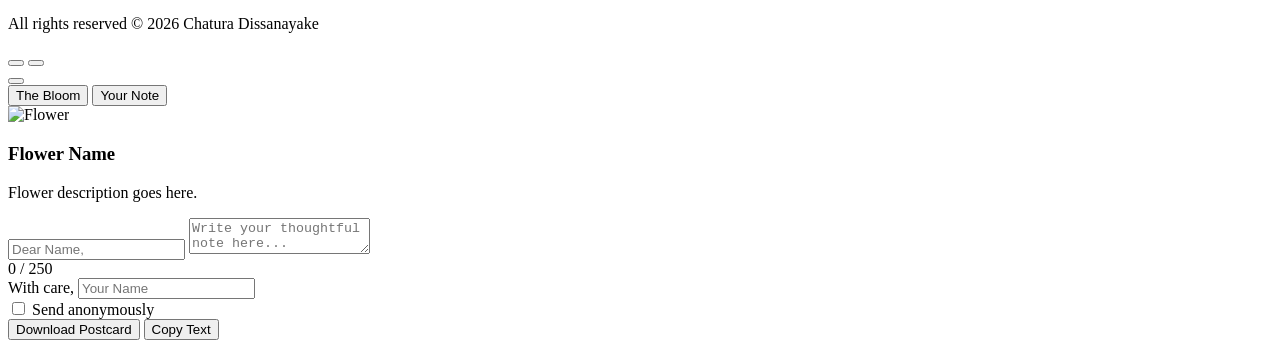
==== commit e28dfd78: "Add files via upload" ====
--- a/index.html
+++ b/index.html
@@ -3,25 +3,37 @@
 <head>
   <meta charset="UTF-8">
   <meta name="viewport" content="width=device-width, initial-scale=1.0">
-  <title>Bloom & Share - A Digital Garden</title>
+  <title>Ily's Garden - A Digital Postcard Experience</title>
+  
+  <script async src="https://www.googletagmanager.com/gtag/js?id=G-CE0JM0QT56"></script>
+  <script>
+    window.dataLayer = window.dataLayer || [];
+    function gtag(){dataLayer.push(arguments);}
+    gtag('js', new Date());
+    gtag('config', 'G-CE0JM0QT56');
+  </script>
+
+  <meta name="theme-color" content="#FAF8F5">
+  
+  <link rel="apple-touch-icon" sizes="180x180" href="assets/apple-touch-icon.png">
+  <link rel="icon" type="image/png" sizes="32x32" href="assets/favicon-32x32.png">
+  <link rel="icon" type="image/png" sizes="16x16" href="assets/favicon-16x16.png">
+  <link rel="manifest" href="manifest.json">
   
   <link rel="preconnect" href="https://fonts.googleapis.com">
   <link rel="preconnect" href="https://fonts.gstatic.com" crossorigin>
   <link href="https://fonts.googleapis.com/css2?family=Cormorant+Garamond:ital,wght@0,400;0,500;0,600;1,400;1,500;1,600&family=Montserrat:wght@300;400;500&display=swap" rel="stylesheet">
   
-  <link rel="stylesheet" href="./styles.css">
+  <link rel="stylesheet" href="assets/css/styles.css">
   
   <script src="https://unpkg.com/lucide@latest"></script>
   <script src="https://html2canvas.hertzen.com/dist/html2canvas.min.js"></script>
-  
-  <meta name="theme-color" content="#FAF8F5">
-  <link rel="icon" href="data:image/svg+xml,<svg xmlns=%22http://www.w3.org/2000/svg%22 viewBox=%220 0 100 100%22><text y=%22.9em%22 font-size=%2290%22>🌿</text></svg>">
 </head>
-<body>
+<body class="is-home">
 
   <header class="sticky-header" id="stickyHeader">
     <div class="header-container">
-      <a href="index.html" class="sticky-title">Bloom & Share</a>
+      <a href="index.html" class="sticky-title">Ily's Garden</a>
       <div class="sticky-right">
         <nav>
           <a href="#about-section">Our Story</a>
@@ -41,16 +53,15 @@
       <a href="#about-section" class="mobile-link">Our Story</a>
       <a href="#flower-selection" class="mobile-link">The Garden</a>
       <a href="#whispers-section" class="mobile-link">Wisdom</a>
-      <a href="#footer-section" class="mobile-link">Say Hello</a>
     </nav>
   </div>
 
   <main>
     <div class="slideshow-container">
       <div class="slideshow">
-        <img src="./Assets/Slides/slide1.webp" class="slide active" alt="Serene garden">
-        <img src="./Assets/Slides/slide2.webp" class="slide" alt="Vibrant flowers">
-        <img src="./Assets/Slides/slide3.webp" class="slide" alt="Cherry blossoms">
+        <img src="Assets/Slides/slide1.webp" class="slide active" alt="Serene garden">
+        <img src="Assets/Slides/slide2.webp" class="slide" loading="lazy" alt="Vibrant flowers">
+        <img src="Assets/Slides/slide3.webp" class="slide" loading="lazy" alt="Cherry blossoms">
       </div>
       <div class="slideshow-overlay"></div>
       
@@ -63,10 +74,33 @@
         </div>
       </div>
     </div>
+
+    <section class="section-padding ritual-section background-creamy" data-anim="fade-in-up">
+      <div class="container content-wrapper text-center">
+        <h2>The Ritual</h2>
+        <div class="ritual-steps">
+            <div class="step">
+                <span class="step-num">1</span>
+                <h3>Pick a Bloom</h3>
+                <p>Explore the garden and find the flower that perfectly matches your emotion.</p>
+            </div>
+            <div class="step">
+                <span class="step-num">2</span>
+                <h3>Craft Your Note</h3>
+                <p>Write a heartfelt message to someone special on your personal digital canvas.</p>
+            </div>
+            <div class="step">
+                <span class="step-num">3</span>
+                <h3>Download & Share</h3>
+                <p>Save your finalized postcard as an image to send anywhere you like.</p>
+            </div>
+        </div>
+      </div>
+    </section>
   
     <section id="about-section" class="section-padding fade-up-element">
       <div class="container editorial-layout content-wrapper text-center">
-        <h2>A bridge built of petals and pixels.</h2>
+        <h2>A bridge built of petals<br class="mobile-break"> and pixels.</h2>
         <div id="aboutText" class="readable-text">
             <p class="lead-text">Inspired by the quiet grace of Sri Lankan flora, this digital garden is an antidote to the distances that separate us.</p>
             <p>We created this space for you to pause. To sift through delicate blooms, find the one that perfectly mirrors your emotions, and send its digital echo to someone you hold dear. It is a modern vessel for a timeless gesture, sharing a piece of your heart without saying a single word out loud.</p>
@@ -84,13 +118,9 @@
       <div class="container">
         <h2 id="pickFlowerTitle" class="text-center">Choose Your Bloom</h2>
         
-        <p class="feature-explanation text-center">Select a flower, craft a thoughtful note, and download a digital postcard to share with someone special.</p>
+        <p class="feature-explanation text-center">Select a flower below to begin crafting your postcard.</p>
         
         <div class="search-filter-container content-wrapper">
-          <div class="search-container">
-            <i data-lucide="search" class="search-icon"></i>
-            <input type="text" id="searchInput" placeholder="Find a bloom by name or feeling..." aria-label="Search flowers">
-          </div>
           <div class="filter-buttons">
             <button class="filter-btn active" data-filter="all">All Blooms</button>
             <button class="filter-btn" data-filter="love">Love</button>
@@ -98,16 +128,16 @@
             <button class="filter-btn" data-filter="joy">Joy</button>
             <button class="filter-btn" data-filter="strength">Strength</button>
           </div>
+          
+          <p class="mobile-only">&larr; Swipe to explore &amp; tap a bloom to craft &rarr;</p>
         </div>
         
         <div class="grid-container">
             <div id="flowerGrid" class="flower-grid"></div>
         </div>
         
-        <div id="noResultsMessage" class="no-results-message" style="display: none;">
-          <i data-lucide="leaf" style="margin-bottom: 15px; color: var(--accent); width: 30px; height: 30px;"></i>
-          <p>The garden rests. No blooms matched your feeling.</p>
-        </div>
+        <p class="mobile-only" style="margin-top: 10px; margin-bottom: 30px;">&larr; Swipe to explore &amp; tap a bloom to craft &rarr;</p>
+
       </div>
     </section>
 
@@ -130,15 +160,15 @@
       <div class="footer-links-container">
         <div class="footer-section">
           <h3>Explore</h3>
-          <a href="#about-section">Our Story</a>
+          <a href="about.html">Our Story</a>
           <a href="#flower-selection">The Garden</a>
           <a href="#whispers-section">Wisdom</a>
         </div>
         <div class="footer-section">
-          <h3>Connect</h3>
-          <a href="https://www.instagram.com/chaturadissanayake/" target="_blank" rel="noopener noreferrer">Instagram</a>
-          <a href="https://x.com/atakatus" target="_blank" rel="noopener noreferrer">Twitter (X)</a>
-          <a href="https://www.linkedin.com/in/chaturadissanayake" target="_blank" rel="noopener noreferrer">LinkedIn</a>
+          <h3>Legal & Connect</h3>
+          <a href="privacy-policy.html">Privacy Policy</a>
+          <a href="terms.html">Terms of Service</a>
+          <a href="contact.html">Contact Us</a>
         </div>
       </div>
     </div>
@@ -149,9 +179,9 @@
   </footer>
 
   <div class="floating-controls">
-      <button id="audioToggle" class="utility-btn audio-toggle" aria-label="Toggle music">
-        <i data-lucide="music" class="icon-play"></i>
-        <i data-lucide="pause" class="icon-pause" style="display:none;"></i>
+      <button id="audioToggle" class="utility-btn" aria-label="Toggle music">
+        <i class="audio-music" data-lucide="music"></i>
+        <i class="audio-pause" data-lucide="pause" style="display:none;"></i>
       </button>
       
       <button id="backToTopBtn" class="utility-btn back-to-top hidden" aria-label="Back to top">
@@ -160,17 +190,22 @@
   </div>
   
   <audio id="bgMusic" loop preload="auto">
-      <source src="./Assets/Audio/your-music-file.mp3" type="audio/mpeg">
+      <source src="Assets/Audio/your-music-file.mp3" type="audio/mpeg">
   </audio>
   
   <div id="createPopup" class="modal-overlay">
     <div class="modal-wrapper">
       
       <button class="modal-close" aria-label="Close"><i data-lucide="x"></i></button>
+
+      <div class="mobile-modal-tabs">
+          <button class="modal-tab" data-tab="art">The Bloom</button>
+          <button class="modal-tab active" data-tab="message">Your Note</button>
+      </div>
       
       <div id="postcardElement" class="postcard-container paper-texture">
         
-        <div class="postcard-art background-creamy">
+        <div class="postcard-art background-creamy" id="pcArtSection">
           <div class="pc-image-frame">
               <img id="pcImage" src="" alt="Flower" draggable="false" oncontextmenu="return false;">
           </div>
@@ -180,22 +215,24 @@
           </div>
         </div>
         
-        <div class="postcard-message">
+        <div class="postcard-message" id="pcMessageSection">
           <div class="pc-editor">
-             <input type="text" id="pcTo" placeholder="Dear Name," class="pc-input-title" autocomplete="off">
+             <input type="text" id="pcTo" placeholder="Dear Name," class="pc-input-title" maxlength="50" autocomplete="off">
              
-             <textarea id="pcMsg" placeholder="Write your thoughtful note here..." class="pc-input-body"></textarea>
+             <textarea id="pcMsg" placeholder="Write your thoughtful note here..." class="pc-input-body" maxlength="250"></textarea>
+             
+             <div id="charCount" class="char-counter">0 / 250</div>
              
              <div class="pc-signature">
                 <span>With care,</span>
-                <input type="text" id="pcFrom" placeholder="Your Name" class="pc-input-sig" autocomplete="off">
+                <input type="text" id="pcFrom" placeholder="Your Name" class="pc-input-sig" maxlength="50" autocomplete="off">
              </div>
           </div>
         </div>
 
       </div>
       
-      <div class="studio-actions">
+      <div class="studio-actions" id="pcActionsSection">
         <label class="checkbox-label" title="Send as 'Someone who cares'">
             <input type="checkbox" id="anonCheck">
             <span class="custom-checkbox"></span>
@@ -215,6 +252,7 @@
     </div>
   </div>
 
-  <script src="./script.js" defer></script>
+  <script src="assets/js/script.js" defer></script>
+  <script src="assets/js/cookie-consent.js" defer></script>
 </body>
-</html>
+</html>
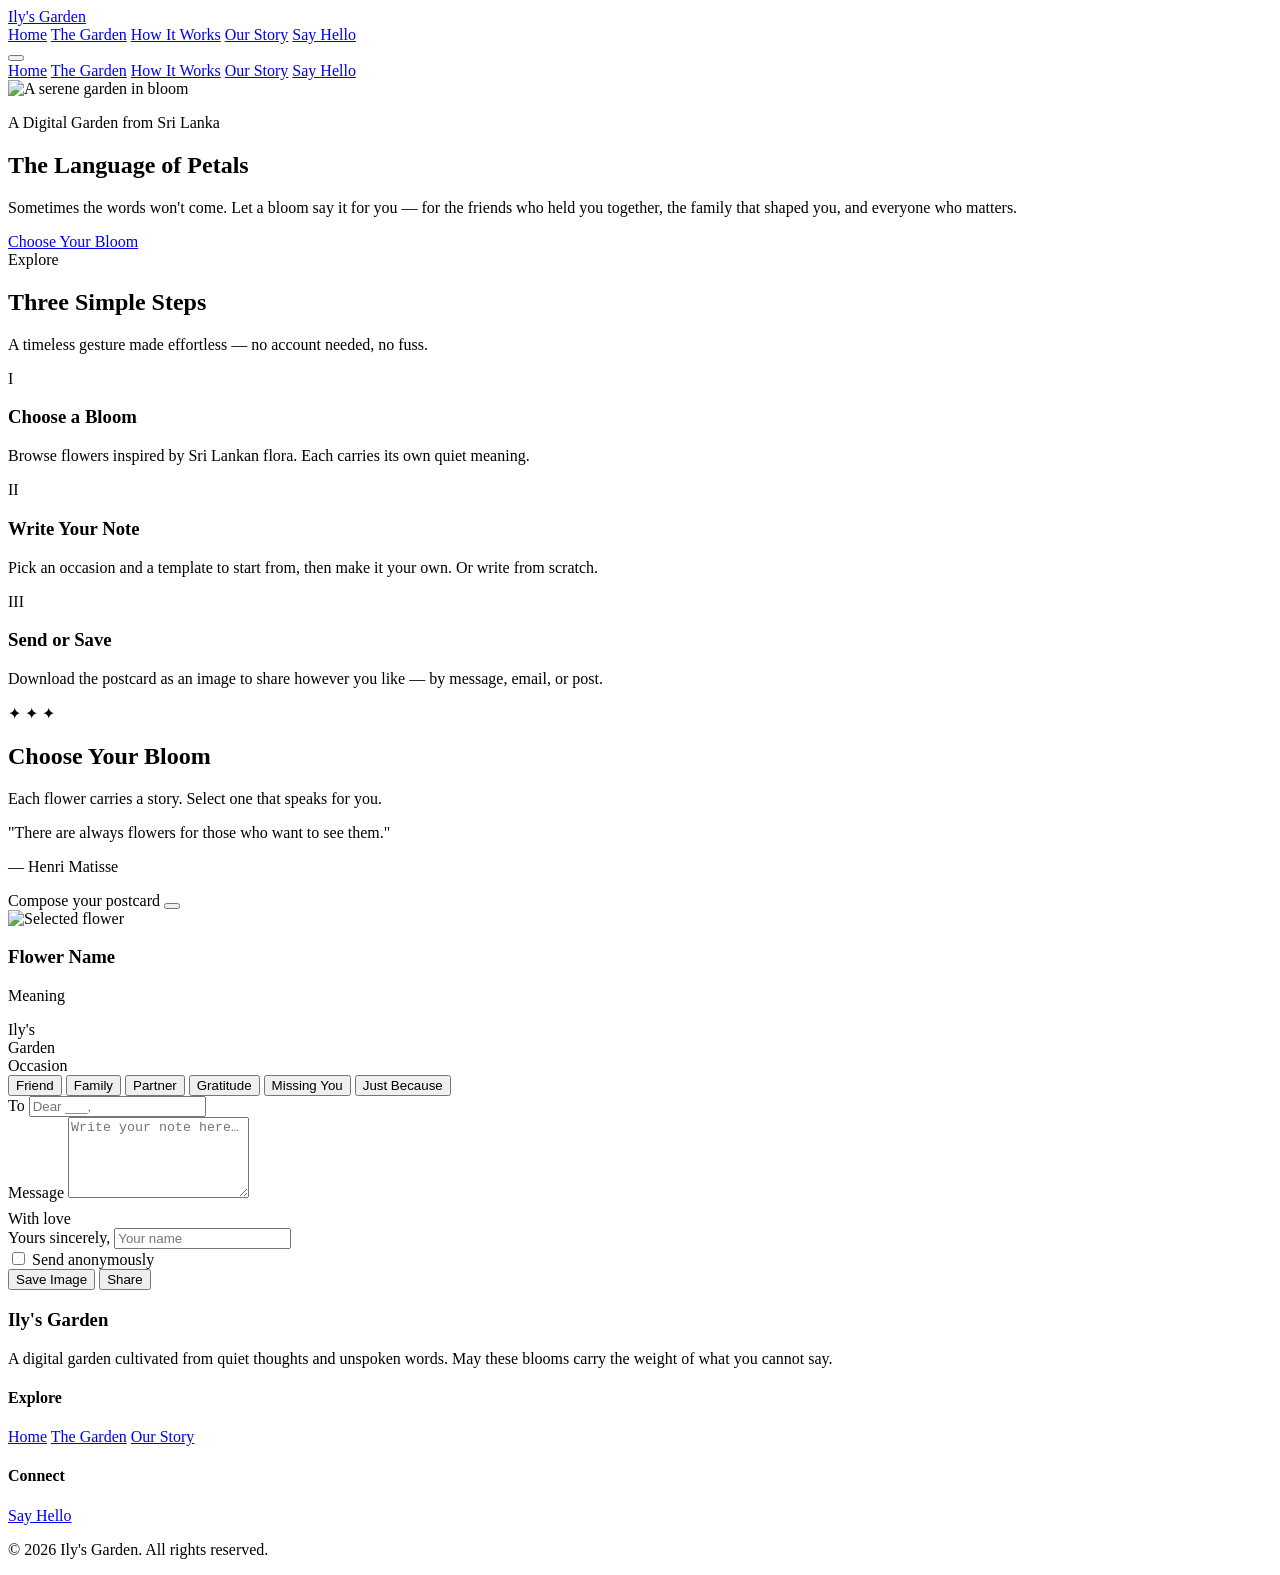
==== commit f340ad14: "Update" ====
--- a/index.html
+++ b/index.html
@@ -3,256 +3,200 @@
 <head>
   <meta charset="UTF-8">
   <meta name="viewport" content="width=device-width, initial-scale=1.0">
-  <title>Ily's Garden - A Digital Postcard Experience</title>
-  
-  <script async src="https://www.googletagmanager.com/gtag/js?id=G-CE0JM0QT56"></script>
-  <script>
-    window.dataLayer = window.dataLayer || [];
-    function gtag(){dataLayer.push(arguments);}
-    gtag('js', new Date());
-    gtag('config', 'G-CE0JM0QT56');
-  </script>
-
-  <meta name="theme-color" content="#FAF8F5">
-  
-  <link rel="apple-touch-icon" sizes="180x180" href="assets/apple-touch-icon.png">
-  <link rel="icon" type="image/png" sizes="32x32" href="assets/favicon-32x32.png">
-  <link rel="icon" type="image/png" sizes="16x16" href="assets/favicon-16x16.png">
-  <link rel="manifest" href="manifest.json">
-  
-  <link rel="preconnect" href="https://fonts.googleapis.com">
-  <link rel="preconnect" href="https://fonts.gstatic.com" crossorigin>
-  <link href="https://fonts.googleapis.com/css2?family=Cormorant+Garamond:ital,wght@0,400;0,500;0,600;1,400;1,500;1,600&family=Montserrat:wght@300;400;500&display=swap" rel="stylesheet">
-  
-  <link rel="stylesheet" href="assets/css/styles.css">
-  
-  <script src="https://unpkg.com/lucide@latest"></script>
-  <script src="https://html2canvas.hertzen.com/dist/html2canvas.min.js"></script>
+  <title>Ily's Garden — Send a Digital Bloom</title>
+  <meta name="description" content="Choose a bloom, write your note, and send a digital postcard to someone you love. A quiet gesture for friends, family, and everyone dear to you.">
+
+  <link href="https://fonts.googleapis.com/css2?family=Cormorant+Garamond:ital,wght@0,400;0,500;0,600;1,400;1,500;1,600&family=Montserrat:wght@300;400;500&family=Dancing+Script:wght@500;600&display=swap" rel="stylesheet">
+  <link rel="stylesheet" href="assets/css/style.css">
+
+  <script src="https://unpkg.com/lucide@latest" defer></script>
+  <script src="https://html2canvas.hertzen.com/dist/html2canvas.min.js" defer></script>
+  <script src="assets/js/script.js" defer></script>
 </head>
-<body class="is-home">
+<body>
 
   <header class="sticky-header" id="stickyHeader">
     <div class="header-container">
-      <a href="index.html" class="sticky-title">Ily's Garden</a>
-      <div class="sticky-right">
-        <nav>
-          <a href="#about-section">Our Story</a>
-          <a href="#flower-selection">The Garden</a>
-          <a href="#whispers-section">Wisdom</a>
-        </nav>
-      </div>
-      <button class="mobile-menu-toggle" aria-label="Toggle menu">
-          <i data-lucide="menu"></i>
+      <a href="index.html" class="brand-name">Ily's Garden</a>
+      <nav id="desktopNav">
+        <a href="index.html">Home</a>
+        <a href="#flower-selection">The Garden</a>
+        <a href="#how-it-works">How It Works</a>
+        <a href="about.html">Our Story</a>
+        <a href="contact.html">Say Hello</a>
+      </nav>
+      <button class="mobile-menu-toggle" id="menuToggle" aria-label="Toggle menu">
+        <i data-lucide="menu"></i>
       </button>
     </div>
   </header>
 
-  <div class="mobile-nav-overlay" id="mobileNav">
-    <button class="close-mobile-nav" aria-label="Close menu"><i data-lucide="x"></i></button>
-    <nav>
-      <a href="#about-section" class="mobile-link">Our Story</a>
-      <a href="#flower-selection" class="mobile-link">The Garden</a>
-      <a href="#whispers-section" class="mobile-link">Wisdom</a>
-    </nav>
-  </div>
+  <nav class="mobile-nav" id="mobileNav">
+    <a href="index.html">Home</a>
+    <a href="#flower-selection">The Garden</a>
+    <a href="#how-it-works">How It Works</a>
+    <a href="about.html">Our Story</a>
+    <a href="contact.html">Say Hello</a>
+  </nav>
 
   <main>
-    <div class="slideshow-container">
-      <div class="slideshow">
-        <img src="Assets/Slides/slide1.webp" class="slide active" alt="Serene garden">
-        <img src="Assets/Slides/slide2.webp" class="slide" loading="lazy" alt="Vibrant flowers">
-        <img src="Assets/Slides/slide3.webp" class="slide" loading="lazy" alt="Cherry blossoms">
-      </div>
-      <div class="slideshow-overlay"></div>
-      
-      <div class="hero-content" data-anim="fade-in-up">
-        <h1 class="hero-title">The Language of Petals</h1>
-        <p class="hero-subtext">In this quiet sanctuary, every bloom holds a voice. Select a flower, write your thoughtful message, and let its story speak for you.</p>
-        
-        <div class="hero-actions">
-           <button id="heroActionBtn" class="btn-primary hero-btn">Send a Digital Flower</button>
-        </div>
-      </div>
-    </div>
-
-    <section class="section-padding ritual-section background-creamy" data-anim="fade-in-up">
-      <div class="container content-wrapper text-center">
-        <h2>The Ritual</h2>
-        <div class="ritual-steps">
-            <div class="step">
-                <span class="step-num">1</span>
-                <h3>Pick a Bloom</h3>
-                <p>Explore the garden and find the flower that perfectly matches your emotion.</p>
-            </div>
-            <div class="step">
-                <span class="step-num">2</span>
-                <h3>Craft Your Note</h3>
-                <p>Write a heartfelt message to someone special on your personal digital canvas.</p>
-            </div>
-            <div class="step">
-                <span class="step-num">3</span>
-                <h3>Download & Share</h3>
-                <p>Save your finalized postcard as an image to send anywhere you like.</p>
-            </div>
-        </div>
-      </div>
-    </section>
-  
-    <section id="about-section" class="section-padding fade-up-element">
-      <div class="container editorial-layout content-wrapper text-center">
-        <h2>A bridge built of petals<br class="mobile-break"> and pixels.</h2>
-        <div id="aboutText" class="readable-text">
-            <p class="lead-text">Inspired by the quiet grace of Sri Lankan flora, this digital garden is an antidote to the distances that separate us.</p>
-            <p>We created this space for you to pause. To sift through delicate blooms, find the one that perfectly mirrors your emotions, and send its digital echo to someone you hold dear. It is a modern vessel for a timeless gesture, sharing a piece of your heart without saying a single word out loud.</p>
-            <div class="extra-about-wrapper" id="extraAbout">
-                <p>We believe in quiet moments. Our design is intentionally simple, a canvas of soft light and thoughtful words, allowing the flowers themselves to be the focus. This is more than a website; it is a bridge built of petals and pixels, a new way to share a timeless gesture of love.</p>
-            </div>
-        </div>
-        <button id="readMoreBtn" class="btn-text-only">
-            <span>Read the full story</span>
+
+    <section class="hero-section">
+      <div class="hero-bg">
+        <img src="assets/slides/slide1.webp" alt="A serene garden in bloom">
+        <div class="hero-overlay"></div>
+      </div>
+      <div class="hero-content">
+        <p class="hero-eyebrow">A Digital Garden from Sri Lanka</p>
+        <h1>The Language of Petals</h1>
+        <p class="hero-subtext">Sometimes the words won't come. Let a bloom say it for you — for the friends who held you together, the family that shaped you, and everyone who matters.</p>
+        <a href="#flower-selection" class="btn-primary hero-btn">Choose Your Bloom</a>
+      </div>
+      <div class="hero-scroll-hint">
+        <i data-lucide="chevron-down" width="16" height="16"></i>
+        <span>Explore</span>
+      </div>
+    </section>
+
+    <section id="how-it-works" class="section-padding bg-linen">
+      <div class="container">
+        <div class="section-intro">
+          <h2>Three Simple Steps</h2>
+          <p>A timeless gesture made effortless — no account needed, no fuss.</p>
+        </div>
+        <div class="steps-grid">
+          <div class="step-item">
+            <div class="step-num">I</div>
+            <h3>Choose a Bloom</h3>
+            <p>Browse flowers inspired by Sri Lankan flora. Each carries its own quiet meaning.</p>
+          </div>
+          <div class="step-item">
+            <div class="step-num">II</div>
+            <h3>Write Your Note</h3>
+            <p>Pick an occasion and a template to start from, then make it your own. Or write from scratch.</p>
+          </div>
+          <div class="step-item">
+            <div class="step-num">III</div>
+            <h3>Send or Save</h3>
+            <p>Download the postcard as an image to share however you like — by message, email, or post.</p>
+          </div>
+        </div>
+      </div>
+    </section>
+
+    <section id="flower-selection" class="section-padding">
+      <div class="container">
+        <div class="section-intro">
+          <span class="ornament">✦ ✦ ✦</span>
+          <h2>Choose Your Bloom</h2>
+          <p>Each flower carries a story. Select one that speaks for you.</p>
+        </div>
+        <div class="flower-grid" id="flowerGrid"></div>
+      </div>
+    </section>
+
+    <section class="quote-section">
+      <p class="quote-text">"There are always flowers for those who want to see them."</p>
+      <p class="quote-attr">— Henri Matisse</p>
+    </section>
+
+  </main>
+
+  <div id="createPopup" class="modal-overlay" role="dialog" aria-modal="true" aria-label="Create postcard">
+    <div class="modal-wrapper">
+
+      <div class="modal-header">
+        <span>Compose your postcard</span>
+        <button class="modal-close" onclick="closeModal()" aria-label="Close">
+          <i data-lucide="x" width="20" height="20"></i>
         </button>
       </div>
-    </section>
-  
-    <section id="flower-selection" class="section-padding background-linen" data-anim="fade-in-up">
-      <div class="container">
-        <h2 id="pickFlowerTitle" class="text-center">Choose Your Bloom</h2>
-        
-        <p class="feature-explanation text-center">Select a flower below to begin crafting your postcard.</p>
-        
-        <div class="search-filter-container content-wrapper">
-          <div class="filter-buttons">
-            <button class="filter-btn active" data-filter="all">All Blooms</button>
-            <button class="filter-btn" data-filter="love">Love</button>
-            <button class="filter-btn" data-filter="peace">Peace</button>
-            <button class="filter-btn" data-filter="joy">Joy</button>
-            <button class="filter-btn" data-filter="strength">Strength</button>
-          </div>
-          
-          <p class="mobile-only">&larr; Swipe to explore &amp; tap a bloom to craft &rarr;</p>
-        </div>
-        
-        <div class="grid-container">
-            <div id="flowerGrid" class="flower-grid"></div>
-        </div>
-        
-        <p class="mobile-only" style="margin-top: 10px; margin-bottom: 30px;">&larr; Swipe to explore &amp; tap a bloom to craft &rarr;</p>
-
-      </div>
-    </section>
-
-    <section id="whispers-section" class="section-padding background-creamy" data-anim="fade-in-up">
-      <div class="container content-wrapper text-center">
-        <h2>Whispers of the Garden</h2>
-        <div class="wisdom-cards" id="wisdomTrack"></div>
-        <div class="carousel-dots" id="wisdomDots"></div>
-      </div>
-    </section>
-
-  </main>
-
-  <footer id="footer-section">
+
+      <div class="modal-body">
+        <div id="postcardElement" class="postcard-container">
+
+          <div class="postcard-art">
+            <div class="pc-corner-ornament"></div>
+            <img id="pcImage" class="postcard-art-img" src="" alt="Selected flower">
+            <div class="postcard-art-footer">
+              <h3 id="pcName" class="pc-flower-name">Flower Name</h3>
+              <p id="pcMeaning" class="pc-flower-meaning">Meaning</p>
+            </div>
+            <div class="pc-corner-ornament br"></div>
+          </div>
+
+          <div class="postcard-write">
+            <div class="pc-stamp">Ily's<br>Garden</div>
+
+            <div>
+              <span class="occasion-label">Occasion</span>
+              <div class="occasion-chips" id="occasionChips">
+                <button class="chip active" data-occasion="friend">Friend</button>
+                <button class="chip" data-occasion="family">Family</button>
+                <button class="chip" data-occasion="partner">Partner</button>
+                <button class="chip" data-occasion="gratitude">Gratitude</button>
+                <button class="chip" data-occasion="missing">Missing You</button>
+                <button class="chip" data-occasion="just_because">Just Because</button>
+              </div>
+            </div>
+
+            <div class="pc-field">
+              <label for="pcTo">To</label>
+              <input type="text" id="pcTo" class="pc-input" placeholder="Dear ___,">
+            </div>
+
+            <div class="pc-field" style="flex:1">
+              <label for="pcMsg">Message</label>
+              <textarea id="pcMsg" class="pc-textarea" rows="5" placeholder="Write your note here…"></textarea>
+              <div style="margin-top:0.5rem; display:flex; gap:0.5rem; flex-wrap:wrap;" id="templateChips"></div>
+            </div>
+
+            <div class="pc-divider">With love</div>
+
+            <div class="pc-sig-row">
+              <span class="pc-sig-prefix">Yours sincerely,</span>
+              <input type="text" id="pcFrom" class="pc-input-sig" placeholder="Your name">
+            </div>
+            <div class="anon-toggle-row">
+              <label class="toggle" for="anonToggle">
+                <input type="checkbox" id="anonToggle">
+                <span class="toggle-slider"></span>
+              </label>
+              <label for="anonToggle">Send anonymously</label>
+            </div>
+
+          </div>
+        </div><div class="modal-actions">
+          <button class="btn-outline" id="downloadBtn" onclick="downloadPostcard()">
+            <i data-lucide="download" width="15" height="15"></i> Save Image
+          </button>
+          <button class="btn-primary" id="shareBtn" onclick="sharePostcard()">
+            <i data-lucide="send" width="15" height="15"></i> Share
+          </button>
+        </div>
+      </div></div></div><footer id="footer-section">
     <div class="footer-content">
       <div class="footer-brand">
-        <h3>For Imali, With Love</h3>
-        <p class="footer-love-note">A digital garden cultivated from quiet thoughts and unspoken words.<br>I hope these digital blooms carry the weight of my love.<br>You mean the world to me.</p>
+        <h3>Ily's Garden</h3>
+        <p class="footer-tagline">A digital garden cultivated from quiet thoughts and unspoken words. May these blooms carry the weight of what you cannot say.</p>
       </div>
       <div class="footer-links-container">
-        <div class="footer-section">
-          <h3>Explore</h3>
+        <div class="footer-col">
+          <h4>Explore</h4>
+          <a href="index.html">Home</a>
+          <a href="#flower-selection">The Garden</a>
           <a href="about.html">Our Story</a>
-          <a href="#flower-selection">The Garden</a>
-          <a href="#whispers-section">Wisdom</a>
-        </div>
-        <div class="footer-section">
-          <h3>Legal & Connect</h3>
-          <a href="privacy-policy.html">Privacy Policy</a>
-          <a href="terms.html">Terms of Service</a>
-          <a href="contact.html">Contact Us</a>
+        </div>
+        <div class="footer-col">
+          <h4>Connect</h4>
+          <a href="contact.html">Say Hello</a>
         </div>
       </div>
     </div>
-    
     <div class="footer-bottom">
-      <p>All rights reserved &copy; 2026 Chatura Dissanayake</p>
+      <p>&copy; 2026 Ily's Garden. All rights reserved.</p>
     </div>
   </footer>
 
-  <div class="floating-controls">
-      <button id="audioToggle" class="utility-btn" aria-label="Toggle music">
-        <i class="audio-music" data-lucide="music"></i>
-        <i class="audio-pause" data-lucide="pause" style="display:none;"></i>
-      </button>
-      
-      <button id="backToTopBtn" class="utility-btn back-to-top hidden" aria-label="Back to top">
-          <i data-lucide="arrow-up"></i>
-      </button>
-  </div>
-  
-  <audio id="bgMusic" loop preload="auto">
-      <source src="Assets/Audio/your-music-file.mp3" type="audio/mpeg">
-  </audio>
-  
-  <div id="createPopup" class="modal-overlay">
-    <div class="modal-wrapper">
-      
-      <button class="modal-close" aria-label="Close"><i data-lucide="x"></i></button>
-
-      <div class="mobile-modal-tabs">
-          <button class="modal-tab" data-tab="art">The Bloom</button>
-          <button class="modal-tab active" data-tab="message">Your Note</button>
-      </div>
-      
-      <div id="postcardElement" class="postcard-container paper-texture">
-        
-        <div class="postcard-art background-creamy" id="pcArtSection">
-          <div class="pc-image-frame">
-              <img id="pcImage" src="" alt="Flower" draggable="false" oncontextmenu="return false;">
-          </div>
-          <div class="pc-botanical-info">
-             <h3 id="pcName" class="pc-flower-name">Flower Name</h3>
-             <p id="pcDesc" class="pc-flower-desc">Flower description goes here.</p>
-          </div>
-        </div>
-        
-        <div class="postcard-message" id="pcMessageSection">
-          <div class="pc-editor">
-             <input type="text" id="pcTo" placeholder="Dear Name," class="pc-input-title" maxlength="50" autocomplete="off">
-             
-             <textarea id="pcMsg" placeholder="Write your thoughtful note here..." class="pc-input-body" maxlength="250"></textarea>
-             
-             <div id="charCount" class="char-counter">0 / 250</div>
-             
-             <div class="pc-signature">
-                <span>With care,</span>
-                <input type="text" id="pcFrom" placeholder="Your Name" class="pc-input-sig" maxlength="50" autocomplete="off">
-             </div>
-          </div>
-        </div>
-
-      </div>
-      
-      <div class="studio-actions" id="pcActionsSection">
-        <label class="checkbox-label" title="Send as 'Someone who cares'">
-            <input type="checkbox" id="anonCheck">
-            <span class="custom-checkbox"></span>
-            Send anonymously
-        </label>
-        
-        <div class="action-buttons">
-            <button id="downloadBtn" class="btn-primary" title="Download Image">
-                <i data-lucide="download"></i> Download Postcard
-            </button>
-            <button id="copyLinkBtn" class="btn-outline" title="Copy Text">
-                <i data-lucide="link"></i> Copy Text
-            </button>
-        </div>
-      </div>
-
-    </div>
-  </div>
-
-  <script src="assets/js/script.js" defer></script>
-  <script src="assets/js/cookie-consent.js" defer></script>
 </body>
 </html>
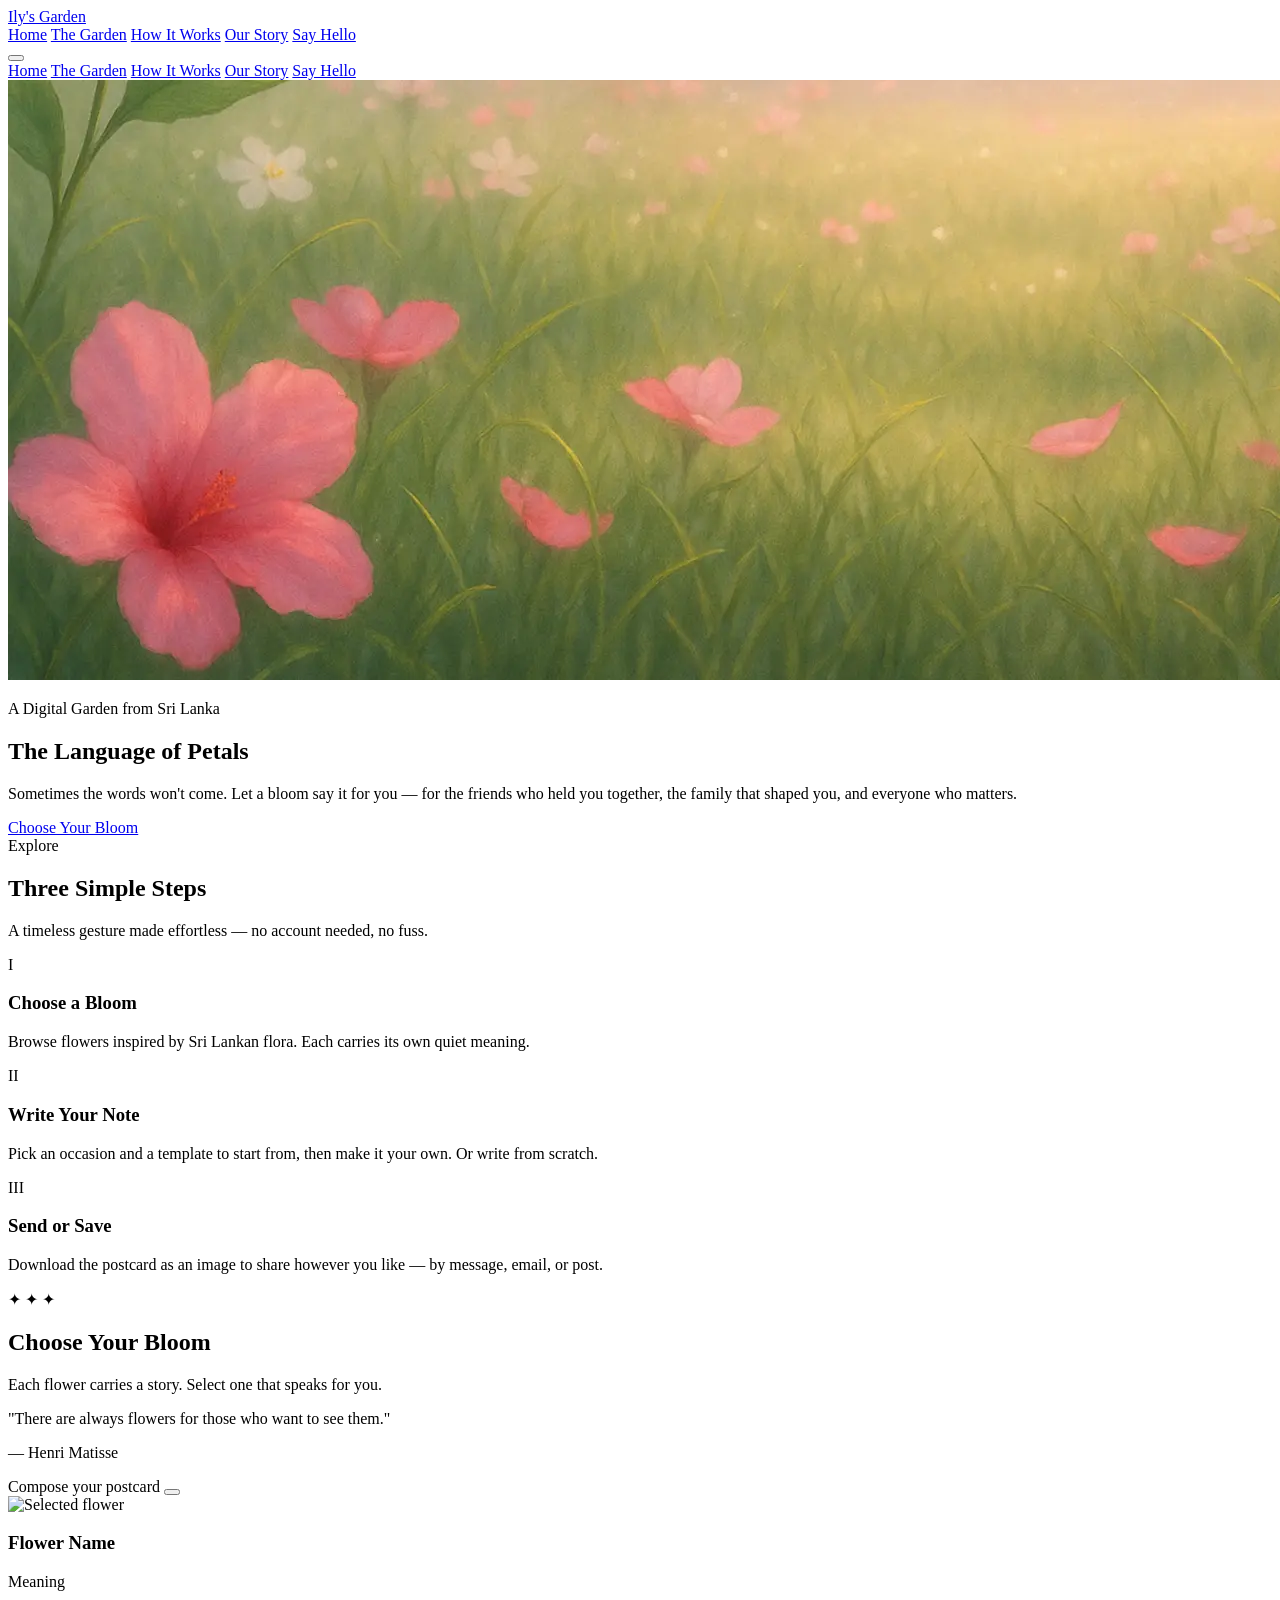
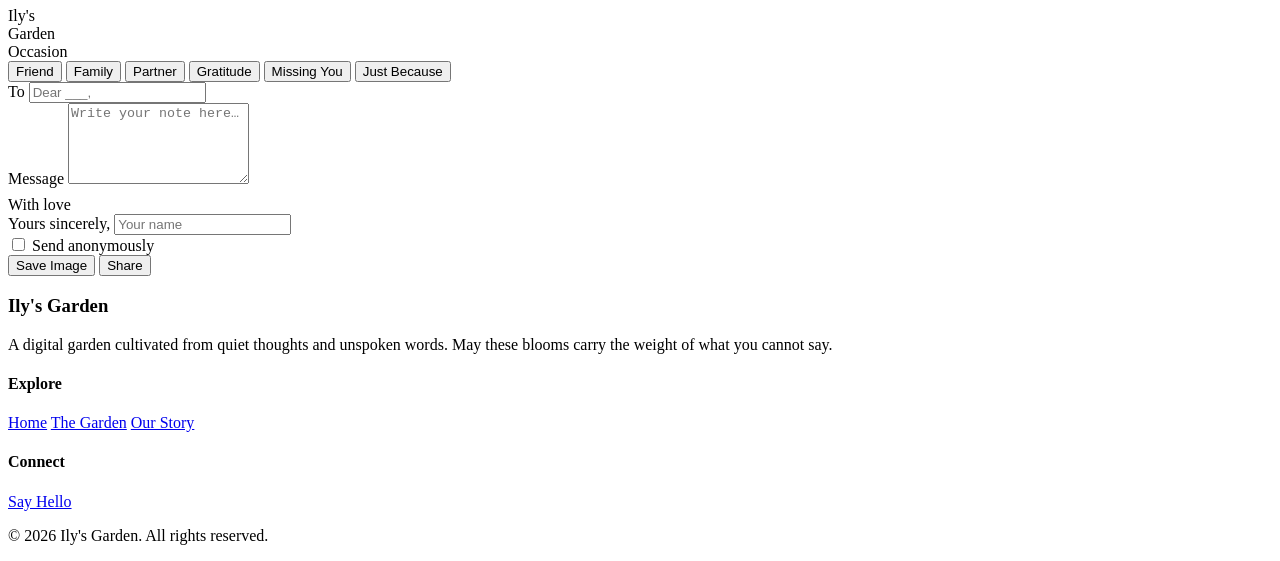
==== commit 172a89a2: "Update" ====
--- a/index.html
+++ b/index.html
@@ -11,10 +11,10 @@
 
   <script src="https://unpkg.com/lucide@latest" defer></script>
   <script src="https://html2canvas.hertzen.com/dist/html2canvas.min.js" defer></script>
-  <script src="assets/js/script.js" defer></script>
 </head>
 <body>
 
+  <!-- ── Header ─────────────────────────────── -->
   <header class="sticky-header" id="stickyHeader">
     <div class="header-container">
       <a href="index.html" class="brand-name">Ily's Garden</a>
@@ -31,6 +31,7 @@
     </div>
   </header>
 
+  <!-- Mobile nav drawer -->
   <nav class="mobile-nav" id="mobileNav">
     <a href="index.html">Home</a>
     <a href="#flower-selection">The Garden</a>
@@ -41,9 +42,10 @@
 
   <main>
 
+    <!-- ── Hero ───────────────────────────────── -->
     <section class="hero-section">
       <div class="hero-bg">
-        <img src="assets/slides/slide1.webp" alt="A serene garden in bloom">
+        <img src="Assets/Slides/slide1.webp" alt="A serene garden in bloom">
         <div class="hero-overlay"></div>
       </div>
       <div class="hero-content">
@@ -58,6 +60,7 @@
       </div>
     </section>
 
+    <!-- ── How It Works ────────────────────────── -->
     <section id="how-it-works" class="section-padding bg-linen">
       <div class="container">
         <div class="section-intro">
@@ -84,6 +87,7 @@
       </div>
     </section>
 
+    <!-- ── Flower Selection ─────────────────────── -->
     <section id="flower-selection" class="section-padding">
       <div class="container">
         <div class="section-intro">
@@ -95,6 +99,7 @@
       </div>
     </section>
 
+    <!-- ── Quote ──────────────────────────────── -->
     <section class="quote-section">
       <p class="quote-text">"There are always flowers for those who want to see them."</p>
       <p class="quote-attr">— Henri Matisse</p>
@@ -102,6 +107,7 @@
 
   </main>
 
+  <!-- ── Postcard Modal ─────────────────────── -->
   <div id="createPopup" class="modal-overlay" role="dialog" aria-modal="true" aria-label="Create postcard">
     <div class="modal-wrapper">
 
@@ -115,6 +121,7 @@
       <div class="modal-body">
         <div id="postcardElement" class="postcard-container">
 
+          <!-- Left: Flower Art -->
           <div class="postcard-art">
             <div class="pc-corner-ornament"></div>
             <img id="pcImage" class="postcard-art-img" src="" alt="Selected flower">
@@ -125,9 +132,11 @@
             <div class="pc-corner-ornament br"></div>
           </div>
 
+          <!-- Right: Writing Area -->
           <div class="postcard-write">
             <div class="pc-stamp">Ily's<br>Garden</div>
 
+            <!-- Occasion selector -->
             <div>
               <span class="occasion-label">Occasion</span>
               <div class="occasion-chips" id="occasionChips">
@@ -140,11 +149,13 @@
               </div>
             </div>
 
+            <!-- To field -->
             <div class="pc-field">
               <label for="pcTo">To</label>
               <input type="text" id="pcTo" class="pc-input" placeholder="Dear ___,">
             </div>
 
+            <!-- Message field -->
             <div class="pc-field" style="flex:1">
               <label for="pcMsg">Message</label>
               <textarea id="pcMsg" class="pc-textarea" rows="5" placeholder="Write your note here…"></textarea>
@@ -153,6 +164,7 @@
 
             <div class="pc-divider">With love</div>
 
+            <!-- Signature row -->
             <div class="pc-sig-row">
               <span class="pc-sig-prefix">Yours sincerely,</span>
               <input type="text" id="pcFrom" class="pc-input-sig" placeholder="Your name">
@@ -166,7 +178,10 @@
             </div>
 
           </div>
-        </div><div class="modal-actions">
+        </div><!-- /.postcard-container -->
+
+        <!-- Actions -->
+        <div class="modal-actions">
           <button class="btn-outline" id="downloadBtn" onclick="downloadPostcard()">
             <i data-lucide="download" width="15" height="15"></i> Save Image
           </button>
@@ -174,7 +189,13 @@
             <i data-lucide="send" width="15" height="15"></i> Share
           </button>
         </div>
-      </div></div></div><footer id="footer-section">
+      </div><!-- /.modal-body -->
+
+    </div><!-- /.modal-wrapper -->
+  </div><!-- /.modal-overlay -->
+
+  <!-- ── Footer ─────────────────────────────── -->
+  <footer id="footer-section">
     <div class="footer-content">
       <div class="footer-brand">
         <h3>Ily's Garden</h3>
@@ -198,5 +219,11 @@
     </div>
   </footer>
 
+  <script src="assets/js/script.js" defer></script>
+  <script>
+    window.addEventListener('load', () => {
+      if (typeof lucide !== 'undefined') lucide.createIcons();
+    });
+  </script>
 </body>
-</html>+</html>
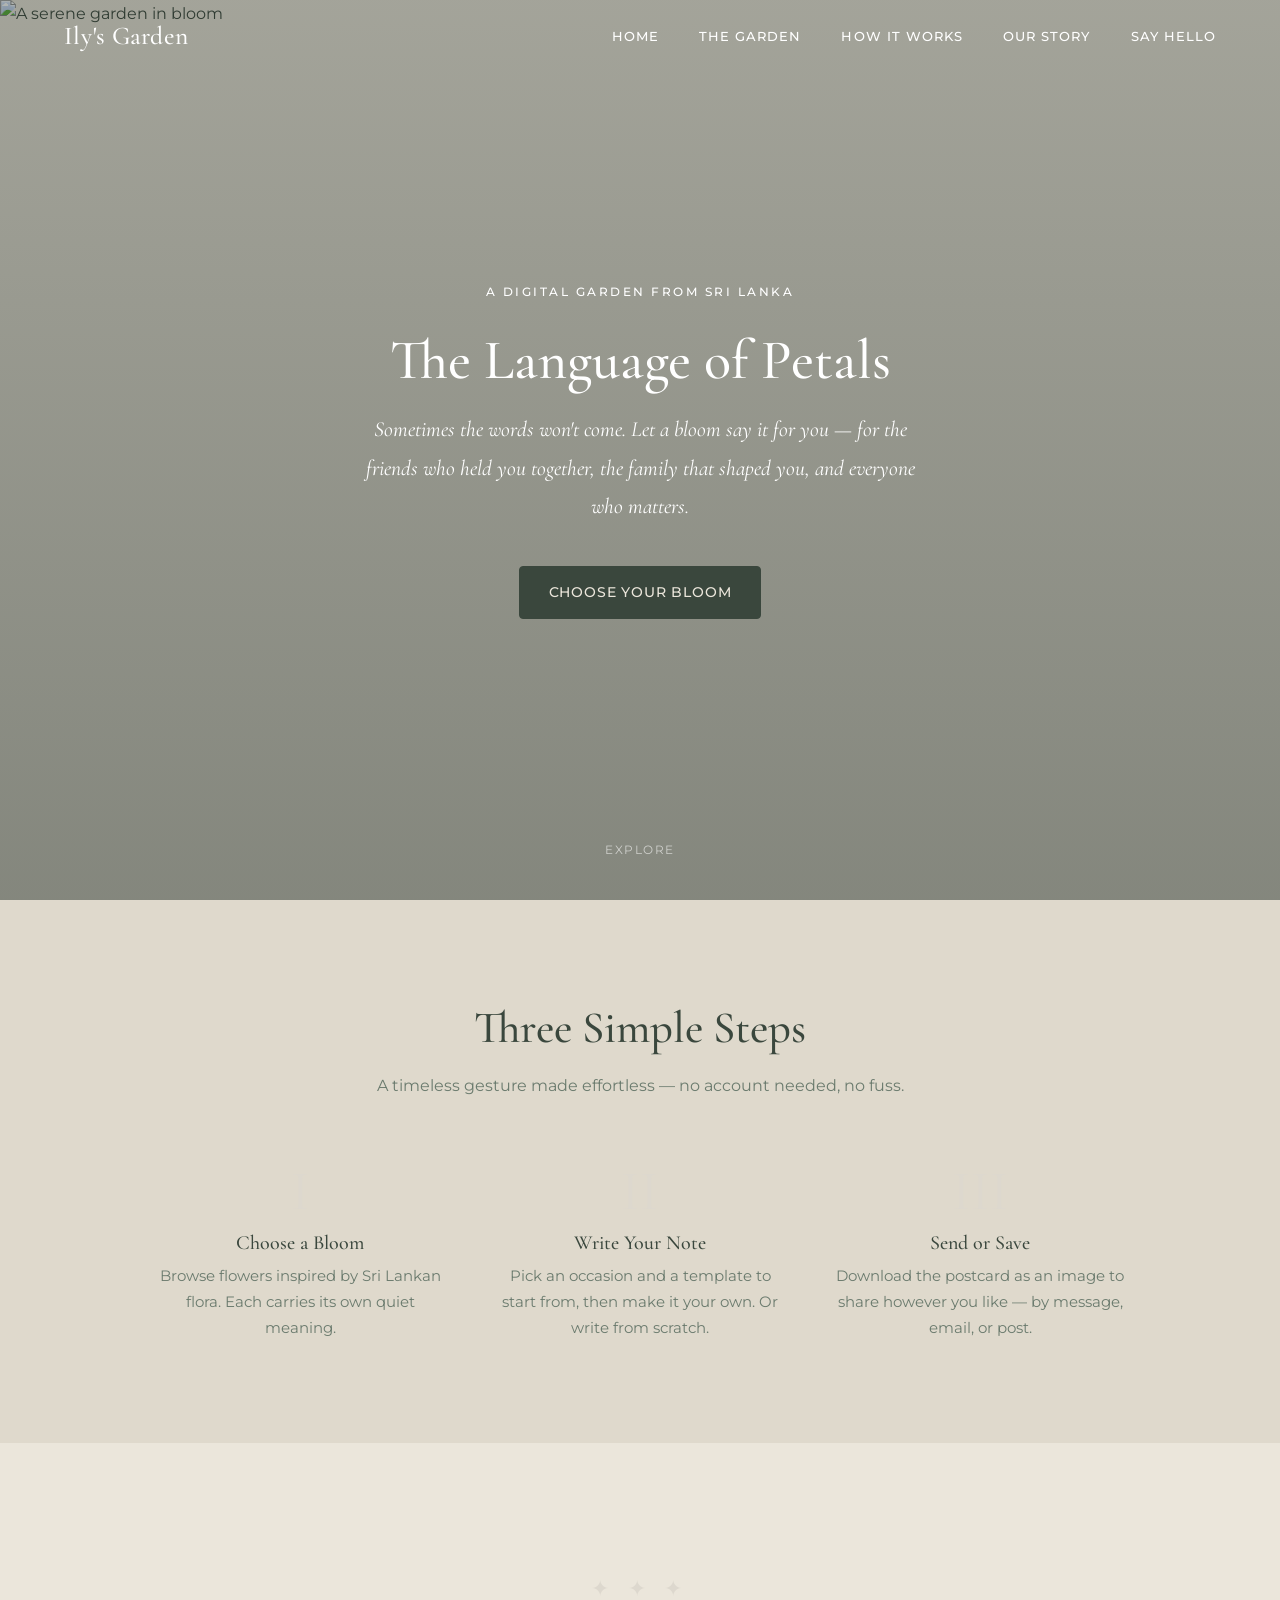
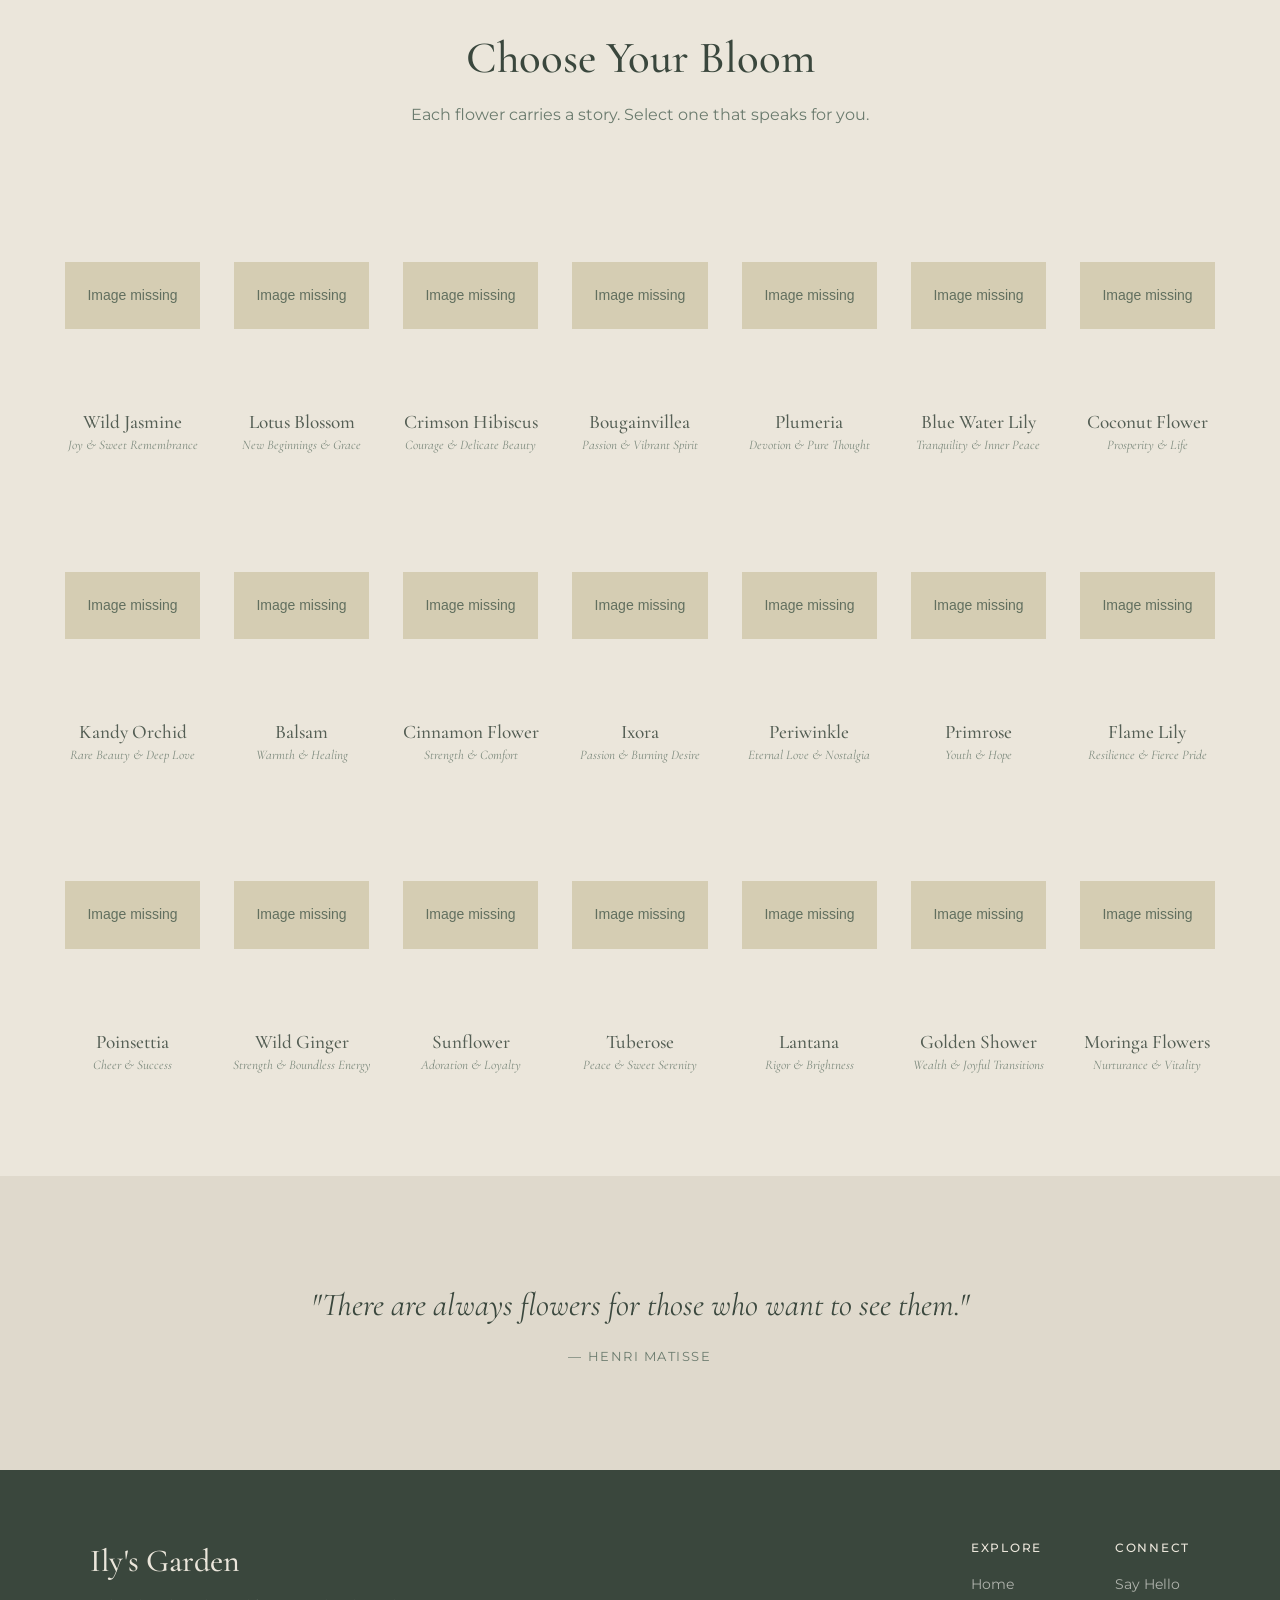
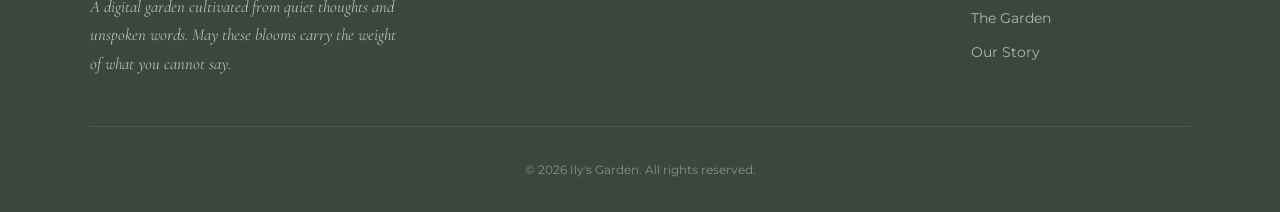
==== commit 580129b7: "Update 2.0.0" ====
--- a/index.html
+++ b/index.html
@@ -7,14 +7,19 @@
   <meta name="description" content="Choose a bloom, write your note, and send a digital postcard to someone you love. A quiet gesture for friends, family, and everyone dear to you.">
 
   <link href="https://fonts.googleapis.com/css2?family=Cormorant+Garamond:ital,wght@0,400;0,500;0,600;1,400;1,500;1,600&family=Montserrat:wght@300;400;500&family=Dancing+Script:wght@500;600&display=swap" rel="stylesheet">
-  <link rel="stylesheet" href="assets/css/style.css">
+  
+  <link rel="stylesheet" href="style.css">
+
+  <link rel="apple-touch-icon" sizes="180x180" href="/apple-touch-icon.png">
+  <link rel="icon" type="image/png" sizes="32x32" href="/favicon-32x32.png">
+  <link rel="icon" type="image/png" sizes="16x16" href="/favicon-16x16.png">
+  <link rel="manifest" href="/site.webmanifest">
 
   <script src="https://unpkg.com/lucide@latest" defer></script>
-  <script src="https://html2canvas.hertzen.com/dist/html2canvas.min.js" defer></script>
+  <script src="https://cdnjs.cloudflare.com/ajax/libs/html2canvas/1.4.1/html2canvas.min.js" defer></script>
 </head>
 <body>
 
-  <!-- ── Header ─────────────────────────────── -->
   <header class="sticky-header" id="stickyHeader">
     <div class="header-container">
       <a href="index.html" class="brand-name">Ily's Garden</a>
@@ -31,7 +36,6 @@
     </div>
   </header>
 
-  <!-- Mobile nav drawer -->
   <nav class="mobile-nav" id="mobileNav">
     <a href="index.html">Home</a>
     <a href="#flower-selection">The Garden</a>
@@ -41,11 +45,9 @@
   </nav>
 
   <main>
-
-    <!-- ── Hero ───────────────────────────────── -->
     <section class="hero-section">
       <div class="hero-bg">
-        <img src="Assets/Slides/slide1.webp" alt="A serene garden in bloom">
+        <img src="assets/Slides/slide1.webp" alt="A serene garden in bloom">
         <div class="hero-overlay"></div>
       </div>
       <div class="hero-content">
@@ -60,7 +62,6 @@
       </div>
     </section>
 
-    <!-- ── How It Works ────────────────────────── -->
     <section id="how-it-works" class="section-padding bg-linen">
       <div class="container">
         <div class="section-intro">
@@ -87,7 +88,6 @@
       </div>
     </section>
 
-    <!-- ── Flower Selection ─────────────────────── -->
     <section id="flower-selection" class="section-padding">
       <div class="container">
         <div class="section-intro">
@@ -99,18 +99,14 @@
       </div>
     </section>
 
-    <!-- ── Quote ──────────────────────────────── -->
     <section class="quote-section">
       <p class="quote-text">"There are always flowers for those who want to see them."</p>
       <p class="quote-attr">— Henri Matisse</p>
     </section>
-
   </main>
 
-  <!-- ── Postcard Modal ─────────────────────── -->
   <div id="createPopup" class="modal-overlay" role="dialog" aria-modal="true" aria-label="Create postcard">
     <div class="modal-wrapper">
-
       <div class="modal-header">
         <span>Compose your postcard</span>
         <button class="modal-close" onclick="closeModal()" aria-label="Close">
@@ -120,8 +116,6 @@
 
       <div class="modal-body">
         <div id="postcardElement" class="postcard-container">
-
-          <!-- Left: Flower Art -->
           <div class="postcard-art">
             <div class="pc-corner-ornament"></div>
             <img id="pcImage" class="postcard-art-img" src="" alt="Selected flower">
@@ -132,11 +126,9 @@
             <div class="pc-corner-ornament br"></div>
           </div>
 
-          <!-- Right: Writing Area -->
           <div class="postcard-write">
             <div class="pc-stamp">Ily's<br>Garden</div>
 
-            <!-- Occasion selector -->
             <div>
               <span class="occasion-label">Occasion</span>
               <div class="occasion-chips" id="occasionChips">
@@ -149,22 +141,22 @@
               </div>
             </div>
 
-            <!-- To field -->
             <div class="pc-field">
               <label for="pcTo">To</label>
               <input type="text" id="pcTo" class="pc-input" placeholder="Dear ___,">
             </div>
 
-            <!-- Message field -->
             <div class="pc-field" style="flex:1">
               <label for="pcMsg">Message</label>
               <textarea id="pcMsg" class="pc-textarea" rows="5" placeholder="Write your note here…"></textarea>
-              <div style="margin-top:0.5rem; display:flex; gap:0.5rem; flex-wrap:wrap;" id="templateChips"></div>
+              <div style="margin-top:0.75rem;">
+                <span class="occasion-label" id="templateLabel" style="margin-bottom:0.4rem; display:block;">Quick fills</span>
+                <div style="display:flex; gap:0.5rem; flex-wrap:wrap;" id="templateChips"></div>
+              </div>
             </div>
 
             <div class="pc-divider">With love</div>
 
-            <!-- Signature row -->
             <div class="pc-sig-row">
               <span class="pc-sig-prefix">Yours sincerely,</span>
               <input type="text" id="pcFrom" class="pc-input-sig" placeholder="Your name">
@@ -176,11 +168,9 @@
               </label>
               <label for="anonToggle">Send anonymously</label>
             </div>
-
-          </div>
-        </div><!-- /.postcard-container -->
-
-        <!-- Actions -->
+          </div>
+        </div>
+
         <div class="modal-actions">
           <button class="btn-outline" id="downloadBtn" onclick="downloadPostcard()">
             <i data-lucide="download" width="15" height="15"></i> Save Image
@@ -189,12 +179,10 @@
             <i data-lucide="send" width="15" height="15"></i> Share
           </button>
         </div>
-      </div><!-- /.modal-body -->
-
-    </div><!-- /.modal-wrapper -->
-  </div><!-- /.modal-overlay -->
-
-  <!-- ── Footer ─────────────────────────────── -->
+      </div>
+    </div>
+  </div>
+
   <footer id="footer-section">
     <div class="footer-content">
       <div class="footer-brand">
@@ -219,11 +207,11 @@
     </div>
   </footer>
 
-  <script src="assets/js/script.js" defer></script>
+  <script src="script.js" defer></script>
   <script>
     window.addEventListener('load', () => {
       if (typeof lucide !== 'undefined') lucide.createIcons();
     });
   </script>
 </body>
-</html>
+</html>
--- a/style.css
+++ b/style.css
@@ -0,0 +1,1022 @@
+/* =============================================
+   ILY'S GARDEN — Unified Stylesheet
+   ============================================= */
+
+@import url('https://fonts.googleapis.com/css2?family=Cormorant+Garamond:ital,wght@0,400;0,500;0,600;1,400;1,500;1,600&family=Montserrat:wght@300;400;500&family=Dancing+Script:wght@500;600&display=swap');
+
+/* ─── Design Tokens ─────────────────────────── */
+:root {
+  --font-serif:      'Cormorant Garamond', Georgia, serif;
+  --font-sans:       'Montserrat', sans-serif;
+  --font-script:     'Dancing Script', cursive;
+
+  --bg-main:         #EBE6DB; /* Darker natural earth tone */
+  --bg-linen:        #DFD9CC; /* Slightly deeper tone for alternating sections */
+  --bg-card:         #EBE6DB; /* Matches the main background exactly so containers vanish */
+  --text-main:       #3A473D;
+  --text-muted:      #6B7B6E;
+  --text-light:      rgba(58,71,61,0.55);
+  --border-color:    #DDD8CE;
+  --border-light:    #EAE6DF;
+  --accent:          #8A9A8E;
+  --accent-warm:     #B5967A;
+  --shadow-card:     0 4px 24px rgba(58,71,61,0.08);
+  --shadow-modal:    0 12px 48px rgba(0,0,0,0.12); /* Softer shadow to match blur */
+  --radius:          4px;
+  --radius-lg:       8px;
+  --transition:      0.3s ease;
+  --header-h:        72px;
+}
+
+/* ─── Reset & Base ──────────────────────────── */
+*, *::before, *::after { margin: 0; padding: 0; box-sizing: border-box; }
+
+html { scroll-behavior: smooth; }
+
+body {
+  font-family:      var(--font-sans);
+  background-color: var(--bg-main);
+  color:            var(--text-main);
+  line-height:      1.7;
+  -webkit-font-smoothing: antialiased;
+}
+
+img { display: block; max-width: 100%; }
+button { cursor: pointer; }
+a { color: inherit; }
+
+/* ─── Typography ────────────────────────────── */
+h1, h2, h3, h4,
+.brand-name, .pc-flower-name {
+  font-family: var(--font-serif);
+  font-weight: 500;
+  line-height: 1.2;
+}
+
+h1 { font-size: clamp(2.2rem, 5vw, 3.5rem); margin-bottom: 1rem; }
+h2 { font-size: clamp(1.8rem, 3.5vw, 2.8rem); margin-bottom: 2rem; }
+h3 { font-size: clamp(1.3rem, 2vw, 1.8rem); }
+h4 { font-size: 1.1rem; font-family: var(--font-sans); font-weight: 500; letter-spacing: 0.08em; text-transform: uppercase; }
+
+p { margin-bottom: 1rem; }
+p:last-child { margin-bottom: 0; }
+
+.lead-text {
+  font-size: clamp(1.1rem, 2vw, 1.3rem);
+  color: var(--text-muted);
+  font-family: var(--font-serif);
+  font-style: italic;
+  line-height: 1.8;
+}
+
+/* ─── Utilities ─────────────────────────────── */
+.container       { max-width: 1100px; margin: 0 auto; padding: 0 5%; }
+.section-padding { padding: clamp(4rem, 8vw, 7rem) 0; }
+.text-center     { text-align: center; }
+.text-left       { text-align: left; }
+.bg-linen        { background-color: var(--bg-linen); }
+
+/* ─── Buttons ───────────────────────────────── */
+.btn-primary,
+.btn-outline,
+.btn-ghost {
+  font-family:   var(--font-sans);
+  font-size:     0.85rem;
+  font-weight:   500;
+  letter-spacing: 0.06em;
+  text-transform: uppercase;
+  padding:       0.85rem 1.8rem;
+  border-radius: var(--radius);
+  transition:    all var(--transition);
+  display:       inline-flex;
+  align-items:   center;
+  gap:           0.5rem;
+  text-decoration: none;
+  white-space:   nowrap;
+}
+
+.btn-primary {
+  background-color: var(--text-main);
+  color:            var(--bg-main);
+  border:           1px solid var(--text-main);
+}
+.btn-primary:hover {
+  background-color: var(--accent);
+  border-color:     var(--accent);
+}
+
+.btn-outline {
+  background-color: transparent;
+  color:            var(--text-main);
+  border:           1px solid var(--border-color);
+}
+.btn-outline:hover {
+  border-color: var(--text-main);
+  background:   rgba(58,71,61,0.04);
+}
+
+.btn-ghost {
+  background: none;
+  border: none;
+  color: var(--text-muted);
+  padding: 0.5rem;
+}
+.btn-ghost:hover { color: var(--text-main); }
+
+/* ─── Header ────────────────────────────────── */
+.sticky-header {
+  position:   fixed;
+  top: 0; left: 0; right: 0;
+  height:     var(--header-h);
+  padding:    0 5%;
+  display:    flex;
+  align-items: center;
+  justify-content: space-between;
+  z-index:    100;
+  transition: background var(--transition), border var(--transition), box-shadow var(--transition);
+}
+
+.sticky-header.scrolled {
+  background:   rgba(235, 230, 219, 0.97);
+  border-bottom: 1px solid var(--border-color);
+  backdrop-filter: blur(8px);
+  -webkit-backdrop-filter: blur(8px);
+}
+
+.header-container {
+  width: 100%;
+  display: flex;
+  align-items: center;
+  justify-content: space-between;
+}
+
+.brand-name {
+  font-size:      1.6rem;
+  text-decoration: none;
+  color:          var(--text-main);
+  letter-spacing: 0.01em;
+}
+
+.sticky-header:not(.scrolled) .brand-name,
+.sticky-header:not(.scrolled) nav a {
+  color: #fff;
+}
+
+nav {
+  display: flex;
+  align-items: center;
+  gap: 2.5rem;
+}
+
+nav a {
+  font-size:      0.82rem;
+  font-weight:    500;
+  letter-spacing: 0.08em;
+  text-transform: uppercase;
+  text-decoration: none;
+  transition:     opacity var(--transition);
+  color:          var(--text-main);
+}
+nav a:hover { opacity: 0.6; }
+
+.mobile-menu-toggle {
+  display:    none;
+  background: none;
+  border:     none;
+  color:      var(--text-main);
+  padding:    0.4rem;
+}
+.sticky-header:not(.scrolled) .mobile-menu-toggle { color: #fff; }
+
+.mobile-nav {
+  display:    none;
+  position:   fixed;
+  top: var(--header-h);
+  left: 0; right: 0;
+  background: var(--bg-main);
+  border-bottom: 1px solid var(--border-color);
+  padding:    1.5rem 5%;
+  z-index:    99;
+  flex-direction: column;
+  gap: 1.2rem;
+}
+.mobile-nav.open { display: flex; }
+.mobile-nav a {
+  font-size:      0.9rem;
+  font-weight:    500;
+  letter-spacing: 0.08em;
+  text-transform: uppercase;
+  text-decoration: none;
+  color:          var(--text-main);
+  padding:        0.5rem 0;
+  border-bottom:  1px solid var(--border-light);
+}
+
+/* ─── Hero / Slideshow ──────────────────────── */
+.hero-section {
+  position:   relative;
+  height:     100vh;
+  min-height: 600px;
+  display:    flex;
+  align-items: center;
+  justify-content: center;
+  overflow:   hidden;
+}
+.hero-bg {
+  position:   absolute;
+  inset:      0;
+  z-index:    0;
+}
+.hero-bg img {
+  width:       100%;
+  height:      100%;
+  object-fit:  cover;
+}
+.hero-overlay {
+  position:   absolute;
+  inset:      0;
+  background: linear-gradient(
+    to bottom,
+    rgba(30,40,32,0.35) 0%,
+    rgba(30,40,32,0.5) 100%
+  );
+}
+.hero-content {
+  position:   relative;
+  z-index:    10;
+  text-align: center;
+  color:      #fff;
+  padding:    0 5%;
+  max-width:  700px;
+  animation:  heroFadeUp 1s ease forwards;
+}
+.hero-content h1,
+.hero-content p { color: #fff; }
+
+.hero-content h1 {
+  font-size: clamp(2rem, 6vw, 3.5rem);
+}
+
+.hero-eyebrow {
+  font-size:      0.78rem;
+  letter-spacing: 0.2em;
+  text-transform: uppercase;
+  font-family:    var(--font-sans);
+  font-weight:    500;
+  color:          rgba(255,255,255,0.75);
+  margin-bottom:  1.5rem;
+}
+.hero-subtext {
+  font-family: var(--font-serif);
+  font-style:  italic;
+  font-size:   clamp(1.1rem, 2.2vw, 1.35rem);
+  line-height: 1.8;
+  margin-bottom: 2.5rem;
+  color:       rgba(255,255,255,0.9);
+}
+.hero-scroll-hint {
+  position:   absolute;
+  bottom:     2.5rem;
+  left:       50%;
+  transform:  translateX(-50%);
+  z-index:    10;
+  display:    flex;
+  flex-direction: column;
+  align-items: center;
+  gap:        0.5rem;
+  color:      rgba(255,255,255,0.6);
+  font-size:  0.75rem;
+  letter-spacing: 0.12em;
+  text-transform: uppercase;
+  animation:  scrollBounce 2s ease-in-out infinite;
+}
+
+/* ─── Section Divider ───────────────────────── */
+.section-intro {
+  text-align: center;
+  max-width:  560px;
+  margin:     0 auto 4rem;
+}
+.section-intro h2 { margin-bottom: 1rem; }
+.section-intro p  { color: var(--text-muted); }
+
+.ornament {
+  display: block;
+  text-align: center;
+  font-family: var(--font-serif);
+  font-size: 1.4rem;
+  color: var(--border-color);
+  margin: 1.5rem 0;
+  letter-spacing: 0.3em;
+}
+
+/* ─── Organic Flower Garden ───────────────────────────── */
+#flower-selection .container {
+  max-width: 1400px; /* Expands the garden area so the 7 columns have room to grow */
+}
+
+.flower-grid {
+  display: grid;
+  grid-template-columns: repeat(7, 1fr); /* 7 columns for exactly 3 rows of 21 flowers */
+  gap: 3rem 2rem; /* Slightly wider gaps to match the larger layout */
+  align-items: end;
+}
+.flower-card {
+  cursor:     pointer;
+  text-align: center;
+  transition: transform var(--transition);
+  border-radius: 0;
+  overflow:   visible;
+  background: var(--bg-card); /* Inherits the identical background color */
+  border:     none;
+  box-shadow: none; /* Removes the rigid box shadow */
+  outline:    none; /* Prevents default browser focus ring on click */
+  -webkit-tap-highlight-color: transparent; /* Prevents blue tap flash on mobile */
+}
+.flower-card:focus-visible {
+  outline: 2px dashed var(--accent); /* Accessibility fallback for keyboard navigation only */
+  outline-offset: 8px;
+}
+.flower-card:hover {
+  transform:  translateY(-12px) scale(1.05); /* The "Plucking" lift */
+  z-index: 10;
+}
+.flower-card-img-wrap {
+  position:   relative;
+  overflow:   visible;
+  background: transparent;
+}
+.flower-card-img-wrap img {
+  width: 100%;
+  max-width: 200px; /* Increased dramatically to allow larger flowers */
+  margin: 0 auto;
+  aspect-ratio: 2 / 3;
+  object-fit: contain; 
+  mix-blend-mode: multiply; /* Melts the JPG background seamlessly into the canvas */
+  transition: transform 0.5s ease, filter 0.5s ease;
+  /* FIX: 1px transparent border absorbs any leftover subpixel edge miscalculations */
+  border: 1px solid transparent; 
+}
+
+/* We completely removed the inner image hover rule. The parent card already scales 
+   by 1.05x on hover, so the flower still lifts up naturally without triggering the white-edge bug! */
+.flower-card-overlay {
+  display: none; /* Removes the boxy text overlay */
+}
+.flower-card-body { 
+  padding: 0.8rem 0 0; 
+  opacity: 0.85;
+  transition: opacity 0.3s;
+}
+.flower-card:hover .flower-card-body { 
+  opacity: 1; 
+}
+.flower-card-body h3 { 
+  font-size: 1.2rem; /* Scaled up to balance larger images */
+  margin-bottom: 0.2rem; 
+  line-height: 1.2;
+}
+.flower-meaning-tag {
+  font-size:   0.82rem; /* Scaled up to balance larger images */
+  color:       var(--text-muted);
+  font-style:  italic;
+  font-family: var(--font-serif);
+  line-height: 1.3;
+}
+
+/* ─── Quote Section ─────────────────────────── */
+.quote-section {
+  padding:    clamp(4rem, 8vw, 7rem) 5%;
+  text-align: center;
+  background: var(--bg-linen);
+}
+.quote-text {
+  font-family: var(--font-serif);
+  font-size:   clamp(1.2rem, 2.5vw, 2.2rem);
+  font-style:  italic;
+  max-width:   1000px;
+  width:       100%;
+  margin:      0 auto 1rem;
+  line-height: 1.6;
+  color:       var(--text-main);
+  white-space: nowrap;
+}
+@media (max-width: 768px) {
+  /* Forces one line on mobile, shrinking text dynamically so it fits the narrow screen */
+  .quote-text { 
+    font-size: 3.2vw; 
+    white-space: nowrap; 
+  }
+}
+.quote-attr {
+  font-size:      0.8rem;
+  letter-spacing: 0.12em;
+  text-transform: uppercase;
+  color:          var(--text-muted);
+}
+
+/* ─── How It Works ──────────────────────────── */
+.steps-grid {
+  display: grid;
+  grid-template-columns: repeat(auto-fit, minmax(220px, 1fr));
+  gap: 3rem;
+  text-align: center;
+}
+.step-num {
+  font-family:    var(--font-serif);
+  font-size:      3.5rem;
+  color:          var(--border-color);
+  line-height:    1;
+  margin-bottom:  0.75rem;
+}
+.step-item h3 { font-size: 1.25rem; margin-bottom: 0.5rem; }
+.step-item p  { color: var(--text-muted); font-size: 0.95rem; }
+
+/* ─── Modal (Highly Blurred Design) ─────────── */
+.modal-overlay {
+  position: fixed;
+  inset:    0;
+  background: rgba(30,40,32,0.4);
+  backdrop-filter: blur(16px);
+  -webkit-backdrop-filter: blur(16px);
+  z-index:  1000;
+  display:  none;
+  justify-content: center;
+  align-items: center;
+  padding:  1rem;
+  animation: fadeIn 0.2s ease;
+}
+.modal-overlay.active { display: flex; }
+
+.modal-wrapper {
+  background:    var(--bg-main);
+  border-radius: var(--radius-lg);
+  width:         100%;
+  max-width:     880px;
+  max-height:    92vh;
+  overflow-y:    auto;
+  position:      relative;
+  box-shadow:    var(--shadow-modal);
+  animation:     modalSlideUp 0.3s ease forwards;
+}
+
+.modal-header {
+  padding:     1.5rem 2rem 0;
+  display:     flex;
+  align-items: center;
+  justify-content: space-between;
+}
+.modal-header h3 {
+  font-size: 1.1rem;
+  color:     var(--text-muted);
+  font-family: var(--font-sans);
+  font-weight: 400;
+  letter-spacing: 0.06em;
+  text-transform: uppercase;
+  font-size: 0.78rem;
+}
+
+.modal-close {
+  background: none;
+  border:     none;
+  color:      var(--text-muted);
+  padding:    0.4rem;
+  transition: color var(--transition);
+  line-height: 0;
+}
+.modal-close:hover { color: var(--text-main); }
+
+.modal-body {
+  padding: 1.5rem 2rem 2rem;
+}
+
+/* ─── Postcard Layout ───────────────────────── */
+.postcard-container {
+  display:     flex;
+  gap:         0;
+  border:      1px solid var(--border-color);
+  border-radius: var(--radius);
+  overflow:    hidden;
+  background:  #fff;
+  box-shadow:  0 2px 16px rgba(0,0,0,0.06);
+  min-height:  540px; /* Prevents awkward squishing */
+}
+
+/* Left: Flower Art Panel */
+.postcard-art {
+  flex:       0 0 45%;
+  background: var(--bg-linen);
+  display:    flex;
+  flex-direction: column;
+  position:   relative;
+  overflow:   hidden;
+  border-right: 1px solid var(--border-color);
+}
+.postcard-art-img {
+  width:       100%;
+  height:      auto;
+  aspect-ratio: 2 / 3;
+  object-fit:  contain;
+  mix-blend-mode: multiply;
+  flex-shrink: 0;
+}
+.postcard-art-footer {
+  padding:    1.2rem 1.2rem 1.5rem;
+  flex:       1;
+  display:    flex;
+  flex-direction: column;
+  justify-content: flex-end;
+}
+.pc-flower-name {
+  font-size:     1.6rem;
+  margin-bottom: 0.3rem;
+}
+.pc-flower-meaning {
+  font-size:   0.82rem;
+  color:       var(--text-muted);
+  font-style:  italic;
+  font-family: var(--font-serif);
+  font-size:   1rem;
+}
+.pc-corner-ornament {
+  position: absolute;
+  top: 0; left: 0;
+  width: 40px; height: 40px; /* Reduced size to prevent overlap */
+  border-top:  3px solid var(--border-color);
+  border-left: 3px solid var(--border-color);
+  pointer-events: none;
+}
+.pc-corner-ornament.br {
+  top: auto; left: auto;
+  bottom: 0; right: 0;
+  border-top: none; border-left: none;
+  border-bottom: 3px solid var(--border-color);
+  border-right:  3px solid var(--border-color);
+}
+
+/* Right: Writing Panel */
+.postcard-write {
+  flex:    1;
+  padding: 1.8rem;
+  display: flex;
+  flex-direction: column;
+  gap:     1rem;
+  background: #FFFEF9;
+  position: relative;
+}
+
+/* Stamp area (decorative) */
+.pc-stamp {
+  position:    absolute;
+  top:         1.2rem;
+  right:       1.2rem;
+  width:       48px;
+  height:      58px;
+  border:      1.5px solid var(--border-color);
+  border-radius: 2px;
+  display:     flex;
+  align-items: center;
+  justify-content: center;
+  color:       var(--border-color);
+  font-size:   0.6rem;
+  text-align:  center;
+  font-family: var(--font-serif);
+  font-style:  italic;
+  line-height: 1.3;
+}
+
+/* Occasion chips */
+.occasion-label {
+  font-size:      0.7rem;
+  letter-spacing: 0.12em;
+  text-transform: uppercase;
+  color:          var(--text-muted);
+  margin-bottom:  0.4rem;
+  display:        block;
+}
+.occasion-chips {
+  display:      flex;
+  flex-wrap:    wrap;
+  gap:          0.5rem;
+  padding-right: 62px; /* clears the decorative stamp */
+}
+.chip {
+  font-size:      0.72rem;
+  letter-spacing: 0.05em;
+  text-transform: uppercase;
+  padding:        0.35rem 0.75rem;
+  border:         1px solid var(--border-color);
+  border-radius:  20px;
+  background:     transparent;
+  color:          var(--text-muted);
+  cursor:         pointer;
+  transition:     all var(--transition);
+  font-family:    var(--font-sans);
+  font-weight:    500;
+}
+.chip:hover,
+.chip.active {
+  background:   var(--text-main);
+  border-color: var(--text-main);
+  color:        #fff;
+}
+/* Template preview chips — slightly different style */
+.chip-template {
+  font-size:      0.7rem;
+  letter-spacing: 0;
+  text-transform: none;
+  padding:        0.3rem 0.65rem;
+  border:         1px dashed var(--border-color);
+  border-radius:  4px;
+  background:     transparent;
+  color:          var(--text-muted);
+  cursor:         pointer;
+  transition:     all var(--transition);
+  font-family:    var(--font-serif);
+  font-style:     italic;
+  font-weight:    400;
+  white-space:    nowrap;
+  overflow:       hidden;
+  text-overflow:  ellipsis;
+  max-width:      200px;
+}
+.chip-template:hover {
+  border-style:  solid;
+  border-color:  var(--accent);
+  color:         var(--text-main);
+  background:    rgba(138,154,142,0.08);
+}
+
+/* Postcard inputs */
+.pc-field {
+  display: flex;
+  flex-direction: column;
+  gap: 0.3rem;
+}
+.pc-field label {
+  font-size:      0.7rem;
+  letter-spacing: 0.12em;
+  text-transform: uppercase;
+  color:          var(--text-muted);
+  font-family:    var(--font-sans);
+}
+
+.pc-input {
+  border:      none;
+  border-bottom: 1px solid var(--border-color);
+  padding:     0.5rem 0;
+  font-family: var(--font-serif);
+  font-size:   1.2rem;
+  color:       var(--text-main);
+  background:  transparent;
+  outline:     none;
+  width:       100%;
+  transition:  border-color var(--transition);
+}
+.pc-input:focus { border-bottom-color: var(--text-main); }
+
+/* Strict Pixel-Perfect fix for aligned lined paper */
+.pc-textarea {
+  border:      1px solid var(--border-color);
+  padding:     7px 0.8rem 7px 0.8rem;
+  font-family: var(--font-serif);
+  font-size:   1.2rem;
+  line-height: 32px;
+  color:       var(--text-main);
+  background-color: transparent;
+  background-image: repeating-linear-gradient(
+    transparent,
+    transparent 31px,
+    var(--border-light) 31px,
+    var(--border-light) 32px
+  );
+  background-size: 100% 32px;
+  background-attachment: local;
+  outline:     none;
+  resize:      none;
+  width:       100%;
+  transition:  border-color var(--transition);
+  border-radius: var(--radius);
+}
+@media (min-width: 769px) {
+  .pc-textarea { resize: vertical; min-height: 160px; }
+}
+.pc-textarea:focus { border-color: var(--text-main); }
+
+.pc-divider {
+  display: flex;
+  align-items: center;
+  gap: 0.75rem;
+  color: var(--border-color);
+  font-size: 0.7rem;
+  letter-spacing: 0.1em;
+  text-transform: uppercase;
+}
+.pc-divider::before,
+.pc-divider::after {
+  content: '';
+  flex: 1;
+  height: 1px;
+  background: var(--border-color);
+}
+
+.pc-sig-row {
+  display:     flex;
+  align-items: flex-end;
+  gap:         1rem;
+}
+.pc-sig-prefix {
+  font-family: var(--font-serif);
+  font-style:  italic;
+  font-size:   1.1rem;
+  color:       var(--text-muted);
+  white-space: nowrap;
+  padding-bottom: 0.5rem;
+}
+.pc-input-sig {
+  border:      none;
+  border-bottom: 1px solid var(--border-color);
+  padding:     0.5rem 0;
+  font-family: var(--font-script);
+  font-size:   1.3rem;
+  color:       var(--text-main);
+  background:  transparent;
+  outline:     none;
+  flex:        1;
+  transition:  border-color var(--transition);
+}
+.pc-input-sig:focus { border-bottom-color: var(--text-main); }
+.pc-input-sig.anon {
+  color:  var(--text-muted);
+  cursor: not-allowed;
+  font-family: var(--font-serif);
+  font-style: italic;
+  font-size:  1rem;
+}
+
+/* Anonymous toggle */
+.anon-toggle-row {
+  display:     flex;
+  align-items: center;
+  gap:         0.6rem;
+  margin-top:  0.3rem;
+}
+.anon-toggle-row label {
+  font-size: 0.78rem;
+  color:     var(--text-muted);
+  cursor:    pointer;
+  user-select: none;
+}
+.toggle {
+  position: relative;
+  display:  inline-block;
+  width:    36px;
+  height:   20px;
+}
+.toggle input { opacity: 0; width: 0; height: 0; }
+.toggle-slider {
+  position:   absolute;
+  inset:      0;
+  background: var(--border-color);
+  border-radius: 20px;
+  transition: background var(--transition);
+  cursor:     pointer;
+}
+.toggle-slider::before {
+  content:    '';
+  position:   absolute;
+  width:      14px; height: 14px;
+  left:       3px; top: 3px;
+  background: #fff;
+  border-radius: 50%;
+  transition: transform var(--transition);
+}
+.toggle input:checked + .toggle-slider { background: var(--text-main); }
+.toggle input:checked + .toggle-slider::before { transform: translateX(16px); }
+
+/* Modal actions */
+.modal-actions {
+  display:         flex;
+  justify-content: flex-end;
+  gap:             0.75rem;
+  margin-top:      1.5rem;
+  padding-top:     1.5rem;
+  border-top:      1px solid var(--border-light);
+}
+
+/* ─── Subpage Layout ────────────────────────── */
+.subpage-hero {
+  padding-top: calc(var(--header-h) + 5rem);
+  padding-bottom: 4rem;
+  text-align: center;
+  background: var(--bg-linen);
+}
+.subpage-hero .ornament { color: var(--accent); }
+
+.subpage-main { padding-top: calc(var(--header-h) + 3rem); }
+
+/* ─── About Page ────────────────────────────── */
+.about-content {
+  max-width: 720px;
+  margin:    0 auto;
+}
+.about-content p {
+  font-size:   1.05rem;
+  line-height: 1.9;
+  color:       var(--text-main);
+  margin-bottom: 1.5rem;
+}
+.about-pillars {
+  display: grid;
+  grid-template-columns: repeat(auto-fit, minmax(200px, 1fr));
+  gap: 2.5rem;
+  margin: 4rem 0;
+}
+.pillar {
+  text-align: center;
+  padding:    2rem 1.5rem;
+  border:     1px solid var(--border-light);
+  border-radius: var(--radius);
+  background: var(--bg-card);
+}
+.pillar-num {
+  font-family: var(--font-serif);
+  font-style:  italic;
+  font-size:   2.5rem;
+  color:       var(--border-color);
+  margin-bottom: 0.5rem;
+}
+.pillar h3 { font-size: 1.2rem; margin-bottom: 0.75rem; }
+.pillar p  { font-size: 0.9rem; color: var(--text-muted); margin: 0; }
+
+.about-pull-quote {
+  border-left:  3px solid var(--accent);
+  padding-left: 1.5rem;
+  margin:       2.5rem 0;
+  font-family:  var(--font-serif);
+  font-style:   italic;
+  font-size:    1.3rem;
+  color:        var(--text-muted);
+  line-height:  1.7;
+}
+
+/* ─── Contact Page ──────────────────────────── */
+.contact-wrap {
+  max-width: 580px;
+  margin:    0 auto;
+}
+.form-row {
+  display:       flex;
+  flex-direction: column;
+  gap:           0.4rem;
+  margin-bottom: 1.5rem;
+}
+.form-row label {
+  font-family:    var(--font-serif);
+  font-size:      1.15rem;
+  color:          var(--text-main);
+}
+.form-row input,
+.form-row textarea {
+  padding:     0.8rem;
+  border:      1px solid var(--border-color);
+  border-radius: var(--radius);
+  background:  transparent;
+  font-family: var(--font-sans);
+  font-size:   0.95rem;
+  color:       var(--text-main);
+  outline:     none;
+  transition:  border-color var(--transition);
+}
+.form-row input:focus,
+.form-row textarea:focus { border-color: var(--text-main); }
+.form-row textarea { resize: vertical; min-height: 140px; }
+
+/* ─── Footer ────────────────────────────────── */
+#footer-section {
+  background: var(--text-main);
+  color:      var(--bg-main);
+  padding:    4.5rem 5% 2rem;
+}
+
+.footer-content {
+  display:         flex;
+  justify-content: space-between;
+  flex-wrap:       wrap;
+  gap:             3rem;
+  max-width:       1100px;
+  margin:          0 auto 3rem;
+}
+
+.footer-brand h3 {
+  color:         var(--bg-main);
+  font-size:     2rem;
+  margin-bottom: 0.75rem;
+}
+.footer-tagline {
+  color:       rgba(253,251,247,0.65);
+  font-style:  italic;
+  font-family: var(--font-serif);
+  font-size:   1.05rem;
+  line-height: 1.7;
+  max-width:   320px;
+}
+
+.footer-links-container {
+  display: flex;
+  gap:     4rem;
+  flex-wrap: wrap;
+}
+.footer-col h4 {
+  color:          var(--bg-main);
+  font-family:    var(--font-sans);
+  font-size:      0.72rem;
+  letter-spacing: 0.15em;
+  text-transform: uppercase;
+  margin-bottom:  1rem;
+}
+.footer-col a {
+  display:         block;
+  color:           rgba(253,251,247,0.6);
+  text-decoration: none;
+  margin-bottom:   0.6rem;
+  font-size:       0.9rem;
+  transition:      color var(--transition);
+}
+.footer-col a:hover { color: var(--bg-main); }
+
+.footer-bottom {
+  text-align:  center;
+  padding-top: 2rem;
+  border-top:  1px solid rgba(253,251,247,0.1);
+  color:       rgba(253,251,247,0.4);
+  font-size:   0.78rem;
+  max-width:   1100px;
+  margin:      0 auto;
+}
+
+/* ─── Animations ────────────────────────────── */
+@keyframes heroFadeUp {
+  from { opacity: 0; transform: translateY(20px); }
+  to   { opacity: 1; transform: translateY(0); }
+}
+@keyframes scrollBounce {
+  0%, 100% { transform: translateX(-50%) translateY(0); }
+  50%       { transform: translateX(-50%) translateY(6px); }
+}
+@keyframes fadeIn {
+  from { opacity: 0; }
+  to   { opacity: 1; }
+}
+@keyframes modalSlideUp {
+  from { opacity: 0; transform: translateY(20px); }
+  to   { opacity: 1; transform: translateY(0); }
+}
+
+/* ─── Responsive ────────────────────────────── */
+@media (max-width: 1100px) {
+  .flower-grid { grid-template-columns: repeat(5, 1fr); }
+}
+@media (max-width: 900px) {
+  .flower-grid { grid-template-columns: repeat(4, 1fr); gap: 2rem 1rem; }
+}
+@media (max-width: 768px) {
+  nav { display: none; }
+  .mobile-menu-toggle { display: block; }
+
+  .postcard-container { flex-direction: column; min-height: auto; }
+  .postcard-art { flex: none; border-right: none; border-bottom: 1px solid var(--border-color); }
+  .postcard-art-img { height: 200px; }
+
+  .footer-links-container { flex-direction: column; gap: 2rem; }
+  .modal-body { padding: 1rem 1.2rem 1.5rem; }
+
+  .steps-grid { gap: 2rem; }
+  .about-pillars { gap: 1.5rem; }
+
+  .flower-grid { grid-template-columns: repeat(3, 1fr); }
+}
+
+@media (max-width: 480px) {
+  .modal-wrapper { max-height: 100vh; border-radius: 0; }
+  .modal-overlay { padding: 0; align-items: flex-end; }
+  
+  .flower-grid { 
+    grid-template-columns: repeat(2, 1fr); 
+    gap: 1.5rem 0.5rem; 
+    padding-bottom: 2rem;
+  }
+  
+  /* Staggers every second flower downwards to look like an organic, cascading garden rather than a rigid grid */
+  .flower-card:nth-child(even) {
+    transform: translateY(25px); 
+  }
+  .flower-card:nth-child(even):hover {
+    transform: translateY(13px) scale(1.05) rotate(-3deg);
+  }
+}
+
+/* ─── Scrollbar ─────────────────────────────── */
+::-webkit-scrollbar { width: 6px; }
+::-webkit-scrollbar-track { background: var(--bg-linen); }
+::-webkit-scrollbar-thumb { background: var(--border-color); border-radius: 3px; }
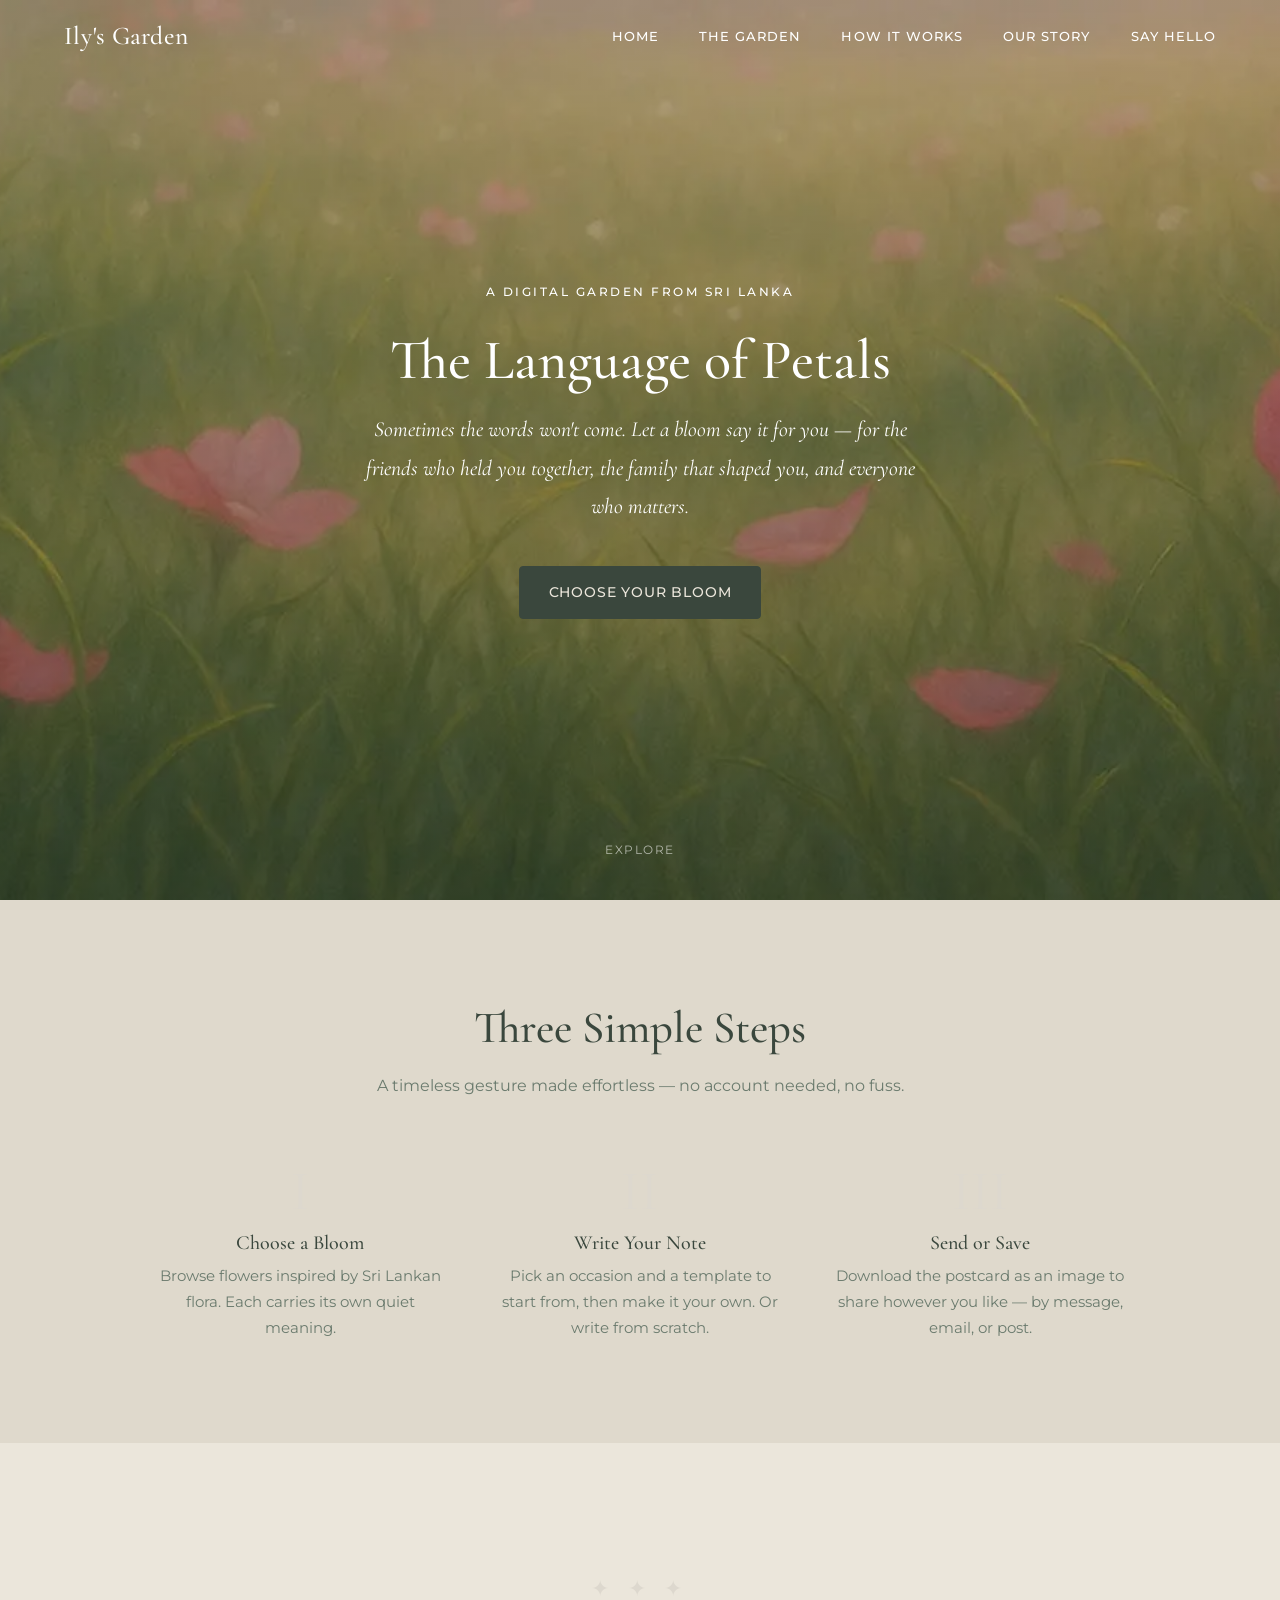
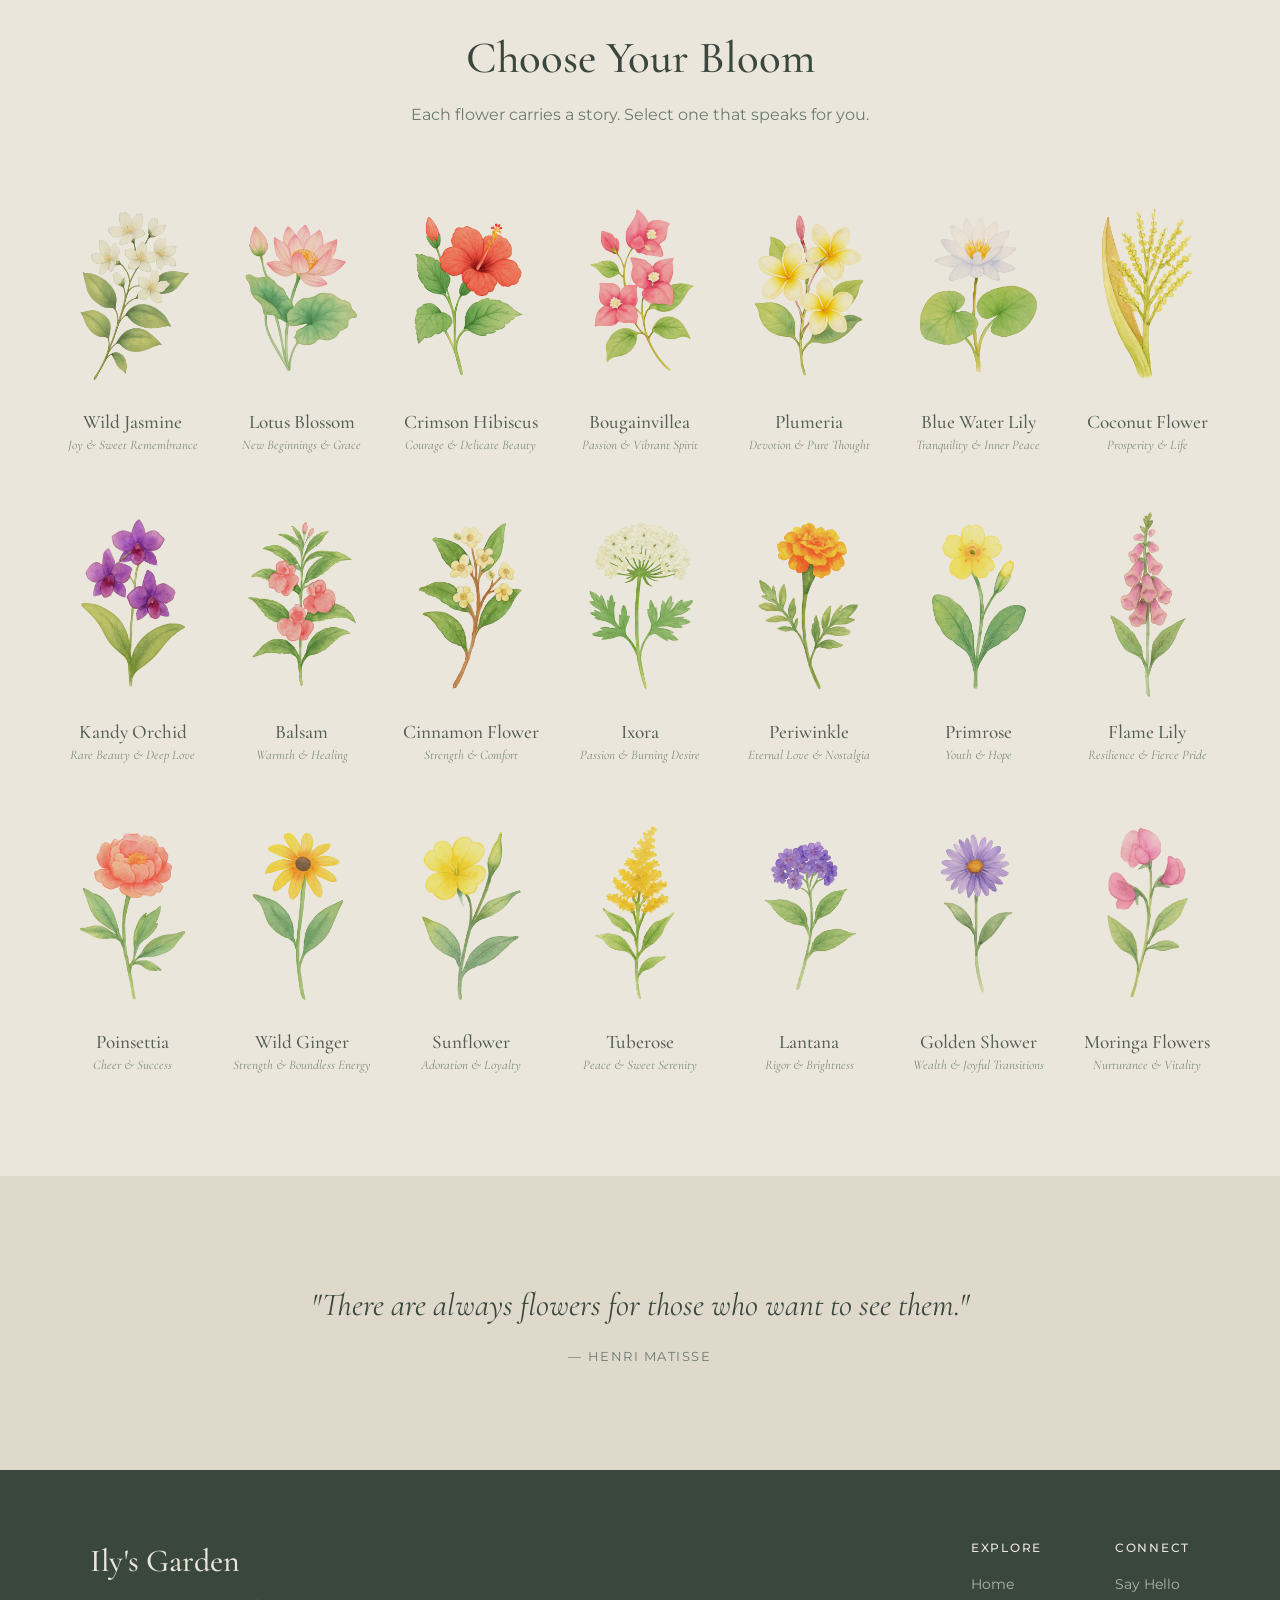
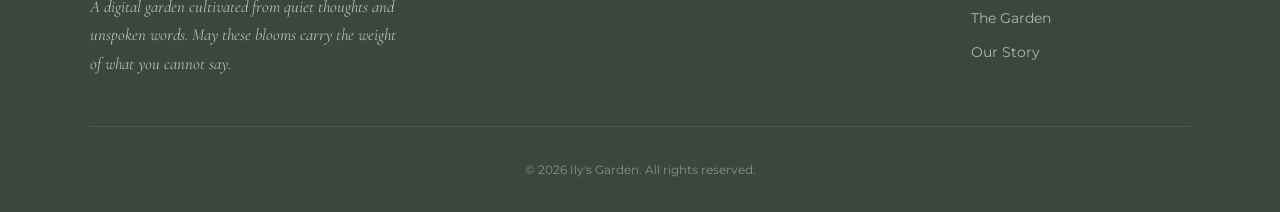
==== commit 8dfa69d7: "Update 2.0.3" ====
--- a/index.html
+++ b/index.html
@@ -10,10 +10,10 @@
   
   <link rel="stylesheet" href="style.css">
 
-  <link rel="apple-touch-icon" sizes="180x180" href="/apple-touch-icon.png">
-  <link rel="icon" type="image/png" sizes="32x32" href="/favicon-32x32.png">
-  <link rel="icon" type="image/png" sizes="16x16" href="/favicon-16x16.png">
-  <link rel="manifest" href="/site.webmanifest">
+  <link rel="apple-touch-icon" sizes="180x180" href="assets/apple-touch-icon.png">
+  <link rel="icon" type="image/png" sizes="32x32" href="assets/favicon-32x32.png">
+  <link rel="icon" type="image/png" sizes="16x16" href="assets/favicon-16x16.png">
+  <link rel="manifest" href="assets/site.webmanifest">  
 
   <script src="https://unpkg.com/lucide@latest" defer></script>
   <script src="https://cdnjs.cloudflare.com/ajax/libs/html2canvas/1.4.1/html2canvas.min.js" defer></script>
